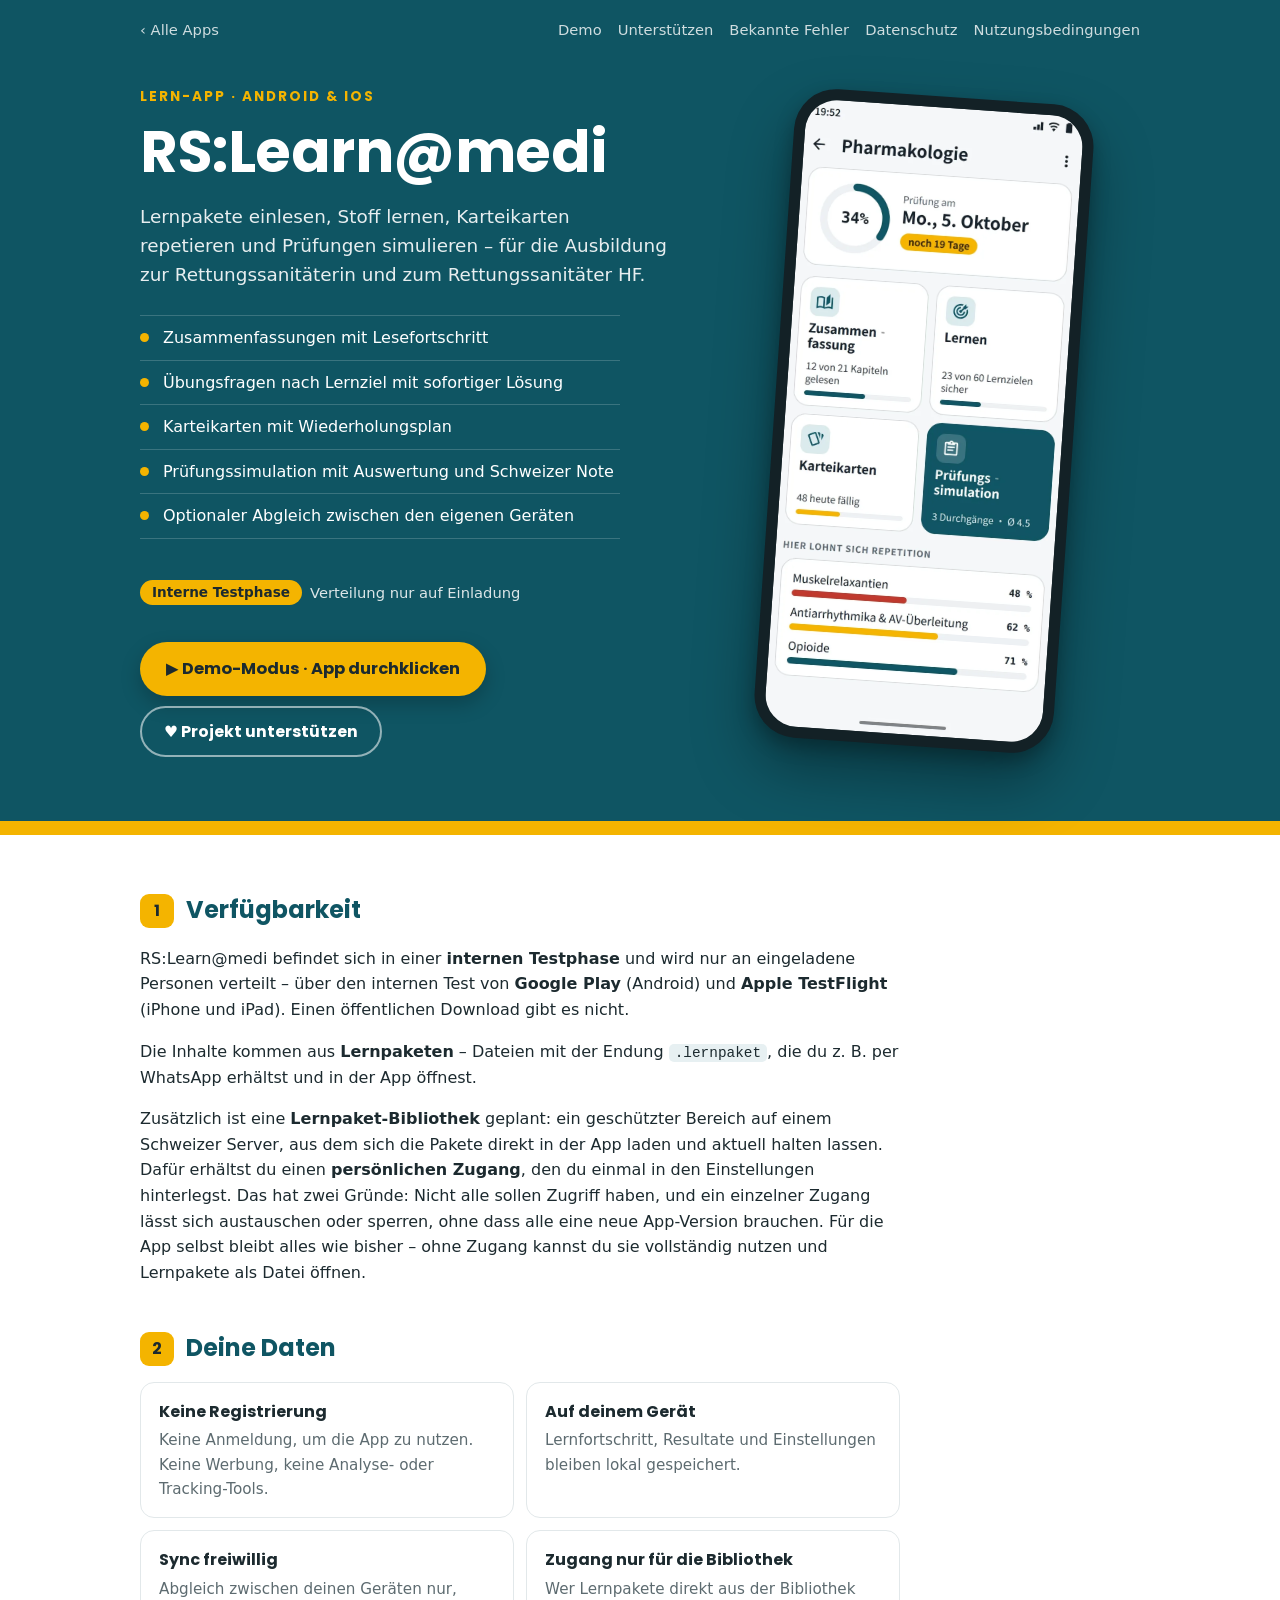
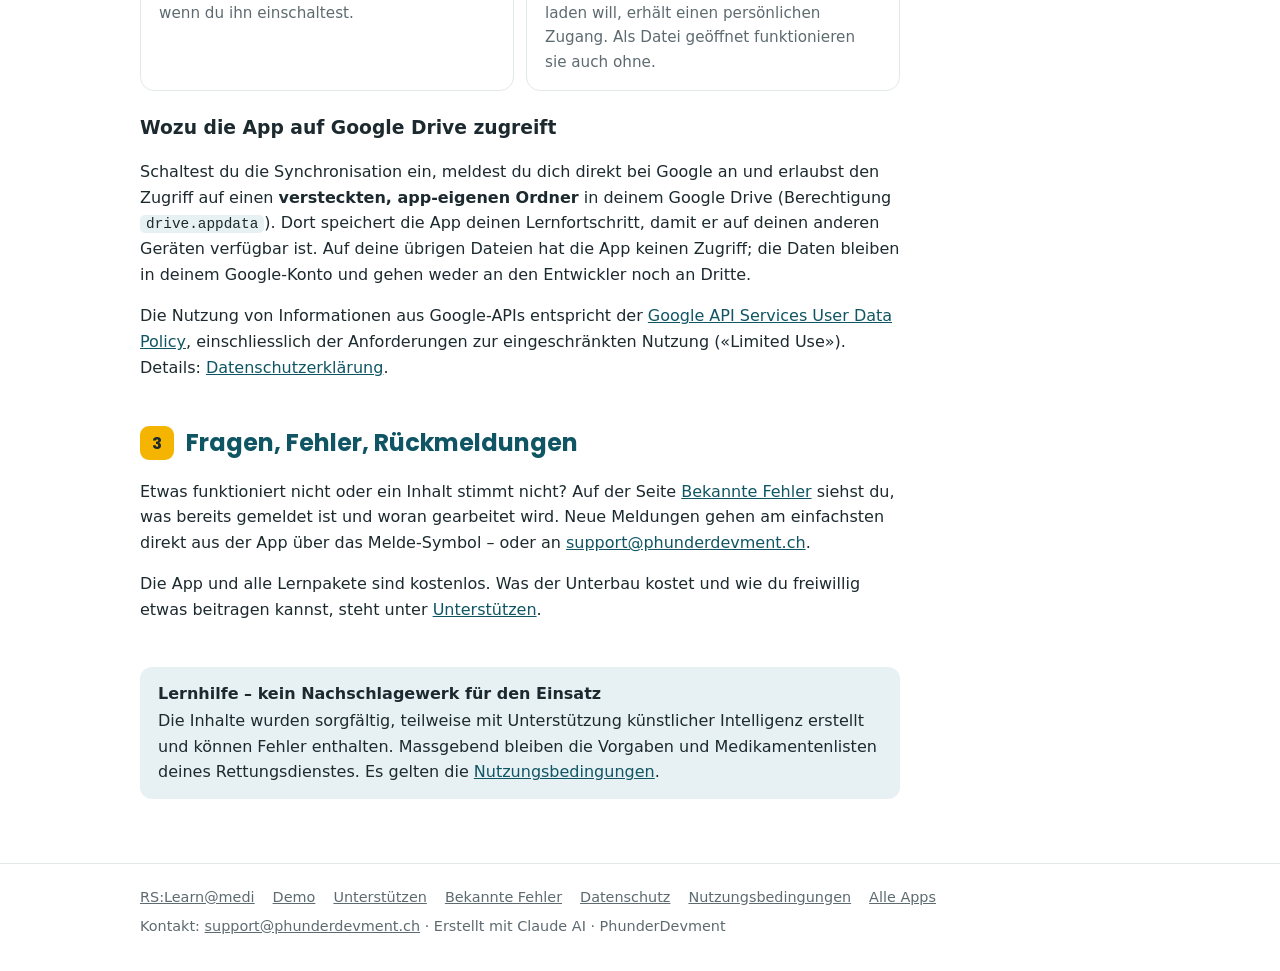
==== rslearn/index.html @ 41bfd672 "Add files via upload" ====
<!doctype html>
<html lang="de-CH">
<head>
<meta charset="utf-8">
<meta name="viewport" content="width=device-width, initial-scale=1">
<title>RS:Learn@medi – Lern-App zur Prüfungsvorbereitung</title>
<meta name="description" content="RS:Learn@medi: Lern-App für Android und iOS zur Prüfungsvorbereitung in der Rettungssanitäter-Ausbildung. Interne Testphase.">
<link rel="stylesheet" href="rslearn.css">
<style>
  .cta-reihe{display:flex;flex-wrap:wrap;gap:10px;margin:22px 0 0}
  .btn-zweit{display:inline-flex;align-items:center;gap:9px;border-radius:999px;
    padding:11px 22px;font-family:var(--head-font);font-weight:700;font-size:.98rem;
    text-decoration:none;color:#fff;border:2px solid rgba(255,255,255,.55);background:transparent}
  .btn-zweit:hover{border-color:#fff;background:rgba(255,255,255,.1)}
  .kontakt-zeile{margin-top:10px}
  main .cards{grid-template-columns:repeat(auto-fit,minmax(320px,1fr))}
</style>
</head>
<body>
<header class="hero">
<div class="wrap hero-nav">
<a href="../">‹ Alle Apps</a>
<nav><a href="demo.html">Demo</a><a href="unterstuetzen.html">Unterstützen</a><a href="bekannte-fehler.html">Bekannte Fehler</a><a href="datenschutz.html">Datenschutz</a><a href="nutzungsbedingungen.html">Nutzungsbedingungen</a></nav>
</div>
<div class="wrap hero-grid">
<div>
<p class="eyebrow">Lern-App · Android &amp; iOS</p>
<h1>RS:Learn@medi</h1>
<p class="lead">Lernpakete einlesen, Stoff lernen, Karteikarten repetieren und Prüfungen simulieren – für die Ausbildung zur Rettungssanitäterin und zum Rettungssanitäter HF.</p>
<ul class="checks">
<li>Zusammenfassungen mit Lesefortschritt</li>
<li>Übungsfragen nach Lernziel mit sofortiger Lösung</li>
<li>Karteikarten mit Wiederholungsplan</li>
<li>Prüfungssimulation mit Auswertung und Schweizer Note</li>
<li>Optionaler Abgleich zwischen den eigenen Geräten</li>
</ul>
<p class="status"><span class="pill">Interne Testphase</span> Verteilung nur auf Einladung</p>
<p class="demo-cta cta-reihe"><a class="btn-demo" href="demo.html">▶ Demo-Modus · App durchklicken</a><a class="btn-zweit" href="unterstuetzen.html">♥ Projekt unterstützen</a></p>
</div>
<div class="phone-wrap"><div class="phone"><img src="img/app-uebersicht.webp" width="720" height="1560" alt="Screenshot der App: Übersicht einer Prüfungsvorbereitung mit Fortschritt, Zusammenfassung, Lernen, Karteikarten und Prüfungssimulation"></div></div>
</div>
</header>
<main><div class="wrap"><div class="content">
<section>
  <h2 class="section-title"><span class="num">1</span>Verfügbarkeit</h2>
  <p>RS:Learn@medi befindet sich in einer <strong>internen Testphase</strong> und wird nur an eingeladene Personen verteilt – über den internen Test von <strong>Google Play</strong> (Android) und <strong>Apple TestFlight</strong> (iPhone und iPad). Einen öffentlichen Download gibt es nicht.</p>
  <p>Die Inhalte kommen aus <strong>Lernpaketen</strong> – Dateien mit der Endung <code>.lernpaket</code>, die du z.&nbsp;B. per WhatsApp erhältst und in der App öffnest.</p>
  <p>Zusätzlich ist eine <strong>Lernpaket-Bibliothek</strong> geplant: ein geschützter Bereich auf einem Schweizer Server, aus dem sich die Pakete direkt in der App laden und aktuell halten lassen. Dafür erhältst du einen <strong>persönlichen Zugang</strong>, den du einmal in den Einstellungen hinterlegst. Das hat zwei Gründe: Nicht alle sollen Zugriff haben, und ein einzelner Zugang lässt sich austauschen oder sperren, ohne dass alle eine neue App-Version brauchen. Für die App selbst bleibt alles wie bisher – ohne Zugang kannst du sie vollständig nutzen und Lernpakete als Datei öffnen.</p>
</section>

<section>
  <h2 class="section-title"><span class="num">2</span>Deine Daten</h2>
  <div class="cards">
    <div class="card"><h3>Keine Registrierung</h3><p>Keine Anmeldung, um die App zu nutzen. Keine Werbung, keine Analyse- oder Tracking-Tools.</p></div>
    <div class="card"><h3>Auf deinem Gerät</h3><p>Lernfortschritt, Resultate und Einstellungen bleiben lokal gespeichert.</p></div>
    <div class="card"><h3>Sync freiwillig</h3><p>Abgleich zwischen deinen Geräten nur, wenn du ihn einschaltest.</p></div>
    <div class="card"><h3>Zugang nur für die Bibliothek</h3><p>Wer Lernpakete direkt aus der Bibliothek laden will, erhält einen persönlichen Zugang. Als Datei geöffnet funktionieren sie auch ohne.</p></div>
  </div>
  <h3 style="margin:22px 0 4px">Wozu die App auf Google Drive zugreift</h3>
  <p>Schaltest du die Synchronisation ein, meldest du dich direkt bei Google an und erlaubst den Zugriff auf einen <strong>versteckten, app-eigenen Ordner</strong> in deinem Google Drive (Berechtigung <code>drive.appdata</code>). Dort speichert die App deinen Lernfortschritt, damit er auf deinen anderen Geräten verfügbar ist. Auf deine übrigen Dateien hat die App keinen Zugriff; die Daten bleiben in deinem Google-Konto und gehen weder an den Entwickler noch an Dritte.</p>
  <p>Die Nutzung von Informationen aus Google-APIs entspricht der <a href="https://developers.google.com/terms/api-services-user-data-policy">Google API Services User Data Policy</a>, einschliesslich der Anforderungen zur eingeschränkten Nutzung («Limited Use»). Details: <a href="datenschutz.html">Datenschutzerklärung</a>.</p>
</section>

<section>
  <h2 class="section-title"><span class="num">3</span>Fragen, Fehler, Rückmeldungen</h2>
  <p>Etwas funktioniert nicht oder ein Inhalt stimmt nicht? Auf der Seite <a href="bekannte-fehler.html">Bekannte Fehler</a> siehst du, was bereits gemeldet ist und woran gearbeitet wird. Neue Meldungen gehen am einfachsten direkt aus der App über das Melde-Symbol – oder an <a href="mailto:support@phunderdevment.ch">support@phunderdevment.ch</a>.</p>
  <p class="kontakt-zeile">Die App und alle Lernpakete sind kostenlos. Was der Unterbau kostet und wie du freiwillig etwas beitragen kannst, steht unter <a href="unterstuetzen.html">Unterstützen</a>.</p>
</section>

<section>
  <div class="note"><strong>Lernhilfe – kein Nachschlagewerk für den Einsatz</strong>Die Inhalte wurden sorgfältig, teilweise mit Unterstützung künstlicher Intelligenz erstellt und können Fehler enthalten. Massgebend bleiben die Vorgaben und Medikamentenlisten deines Rettungsdienstes. Es gelten die <a href="nutzungsbedingungen.html">Nutzungsbedingungen</a>.</div>
</section>

</div></div></main>
<footer><div class="wrap">
<div class="links"><a href="./">RS:Learn@medi</a><a href="demo.html">Demo</a><a href="unterstuetzen.html">Unterstützen</a><a href="bekannte-fehler.html">Bekannte Fehler</a><a href="datenschutz.html">Datenschutz</a><a href="nutzungsbedingungen.html">Nutzungsbedingungen</a><a href="../">Alle Apps</a></div>
<div>Kontakt: <a href="mailto:support@phunderdevment.ch">support@phunderdevment.ch</a> · Erstellt mit Claude AI · PhunderDevment</div>
</div></footer>
</body>
</html>
---- rslearn/rslearn.css ----
@font-face{font-family:"Poppins";font-weight:700;font-style:normal;font-display:swap;src:url("fonts/poppins-700.woff") format("woff")}
@font-face{font-family:"Poppins";font-weight:500;font-style:normal;font-display:swap;src:url("fonts/poppins-500.woff") format("woff")}
:root{--petrol:#0f5563;--petrol-dark:#0b4450;--yellow:#f4b400;--bg:#ffffff;--text:#1c2a2f;--muted:#5d6b70;--line:#e2e8ea;--soft:#e7f0f2;--card:#ffffff;--head-font:"Poppins",system-ui,sans-serif}
@media (prefers-color-scheme: dark){:root{--bg:#0f1719;--text:#e5eef0;--muted:#9fb0b5;--line:#243438;--soft:#16272b;--card:#132024}}
*{box-sizing:border-box}
html{-webkit-text-size-adjust:100%}
body{margin:0;background:var(--bg);color:var(--text);font:16px/1.6 system-ui,-apple-system,"Segoe UI",Roboto,sans-serif}
.wrap{max-width:1040px;margin:0 auto;padding:0 20px}
a{color:var(--petrol)}
@media (prefers-color-scheme: dark){a{color:#7cc3d1}}

/* Kopfbereich */
.hero{background:var(--petrol);color:#fff;position:relative;overflow:hidden}
.hero::after{content:"";display:block;height:14px;background:var(--yellow)}
.hero-nav{display:flex;justify-content:space-between;align-items:center;gap:10px;flex-wrap:wrap;padding-top:18px;padding-bottom:4px;font-size:.92rem}
.hero-nav a{color:#fff;opacity:.8;text-decoration:none}
.hero-nav a:hover{opacity:1;text-decoration:underline}
.hero-nav nav{display:flex;gap:16px;flex-wrap:wrap}
.hero-grid{display:grid;grid-template-columns:1.1fr .9fr;gap:40px;align-items:center;padding-top:40px;padding-bottom:64px}
.eyebrow{font-family:var(--head-font);font-weight:700;color:var(--yellow);letter-spacing:2px;font-size:.85rem;margin:0 0 14px;text-transform:uppercase}
.hero h1{font-family:var(--head-font);font-weight:700;font-size:clamp(2.3rem,5.5vw,3.6rem);line-height:1.08;margin:0 0 20px;letter-spacing:-.5px}
.hero .lead{font-size:1.15rem;line-height:1.55;color:rgba(255,255,255,.9);margin:0 0 26px;max-width:32em}
.checks{list-style:none;padding:0;margin:0 0 26px;max-width:30em}
.checks li{display:flex;gap:14px;align-items:baseline;padding:9px 0;border-top:1px solid rgba(255,255,255,.18)}
.checks li:last-child{border-bottom:1px solid rgba(255,255,255,.18)}
.checks li::before{content:"";flex:0 0 9px;height:9px;border-radius:50%;background:var(--yellow);transform:translateY(-1px)}
.status{display:inline-flex;align-items:center;gap:8px;font-size:.92rem;color:rgba(255,255,255,.85)}
.status{flex-wrap:wrap}
.pill{white-space:nowrap;background:var(--yellow);color:#1c2a2f;font-weight:700;border-radius:999px;padding:2px 12px;font-size:.85rem}

/* Smartphone */
.phone-wrap{display:flex;justify-content:center}
.phone{width:min(300px,100%);aspect-ratio:900/1950;border-radius:42px;background:#132126;padding:11px;transform:rotate(4deg);box-shadow:0 30px 60px rgba(0,0,0,.35),0 8px 18px rgba(0,0,0,.25)}
.phone img{display:block;width:100%;height:100%;object-fit:cover;border-radius:32px}

/* Inhalt */
main{padding:56px 0 64px}
.content{max-width:760px}
.section-title{font-family:var(--head-font);font-weight:700;color:var(--petrol);font-size:1.5rem;margin:0 0 12px;display:flex;align-items:center;gap:12px}
@media (prefers-color-scheme: dark){.section-title{color:#7cc3d1}}
.num{flex:0 0 34px;height:34px;border-radius:9px;background:var(--yellow);color:#1c2a2f;display:grid;place-items:center;font-size:1rem}
section+section{margin-top:44px}
.cards{display:grid;grid-template-columns:repeat(auto-fit,minmax(210px,1fr));gap:12px;margin-top:14px}
.card{background:var(--card);border:1px solid var(--line);border-radius:14px;padding:16px 18px}
.card h3{font-family:var(--head-font);font-weight:700;font-size:1rem;margin:0 0 4px;color:var(--text)}
.card p{margin:0;color:var(--muted);font-size:.95rem}
.note{background:var(--soft);border-radius:12px;padding:14px 18px;margin-top:14px}
.note strong{display:block;margin-bottom:2px}
code{background:var(--soft);padding:1px 6px;border-radius:5px;font-size:.9em}

/* Rechtliche Seiten */
.bar{background:var(--petrol);color:#fff;border-bottom:6px solid var(--yellow)}
.bar .wrap{display:flex;justify-content:space-between;align-items:center;gap:10px;flex-wrap:wrap;padding-top:16px;padding-bottom:16px;max-width:820px}
.bar .mark{font-family:var(--head-font);font-weight:700;letter-spacing:2px;color:var(--yellow);text-decoration:none;font-size:.9rem}
.bar nav{display:flex;gap:16px;flex-wrap:wrap}
.bar nav a{color:#fff;opacity:.85;text-decoration:none;font-size:.92rem}
.bar nav a:hover,.bar nav a[aria-current]{opacity:1;text-decoration:underline}
.legal{max-width:820px}
.legal h1{font-family:var(--head-font);font-weight:700;color:var(--petrol);font-size:clamp(1.8rem,4vw,2.4rem);line-height:1.15;margin:0 0 6px}
.legal h2{font-family:var(--head-font);font-weight:700;color:var(--petrol);font-size:1.15rem;margin:32px 0 8px}
@media (prefers-color-scheme: dark){.legal h1,.legal h2{color:#7cc3d1}}
.legal h3{font-size:1rem;margin:20px 0 4px}
.legal .muted,.muted{color:var(--muted)}
.legal .crumb{display:none}
.legal ul{padding-left:1.2em}

footer{border-top:1px solid var(--line);padding:22px 0 34px;color:var(--muted);font-size:.9rem}
footer .links{display:flex;gap:6px 18px;flex-wrap:wrap;margin-bottom:6px}
footer a{color:var(--muted)}

@media (max-width:760px){
  .hero-grid{grid-template-columns:1fr;gap:36px;padding-top:28px;padding-bottom:48px}
  .phone{width:220px;border-radius:32px;padding:8px;transform:rotate(3deg)}
  .phone img{border-radius:25px}
  main{padding:40px 0 48px}
}
body{min-height:100vh;display:flex;flex-direction:column}main{flex:1}
.demo-cta{margin:22px 0 0}
.btn-demo{display:inline-flex;align-items:center;gap:10px;background:var(--yellow);color:#1c2a2f;
  font-family:var(--head-font);font-weight:700;text-decoration:none;border-radius:999px;
  padding:14px 26px;font-size:1.02rem;box-shadow:0 8px 20px rgba(0,0,0,.22);
  transition:transform .12s,box-shadow .12s}
.btn-demo:hover{transform:translateY(-2px);box-shadow:0 12px 26px rgba(0,0,0,.28)}
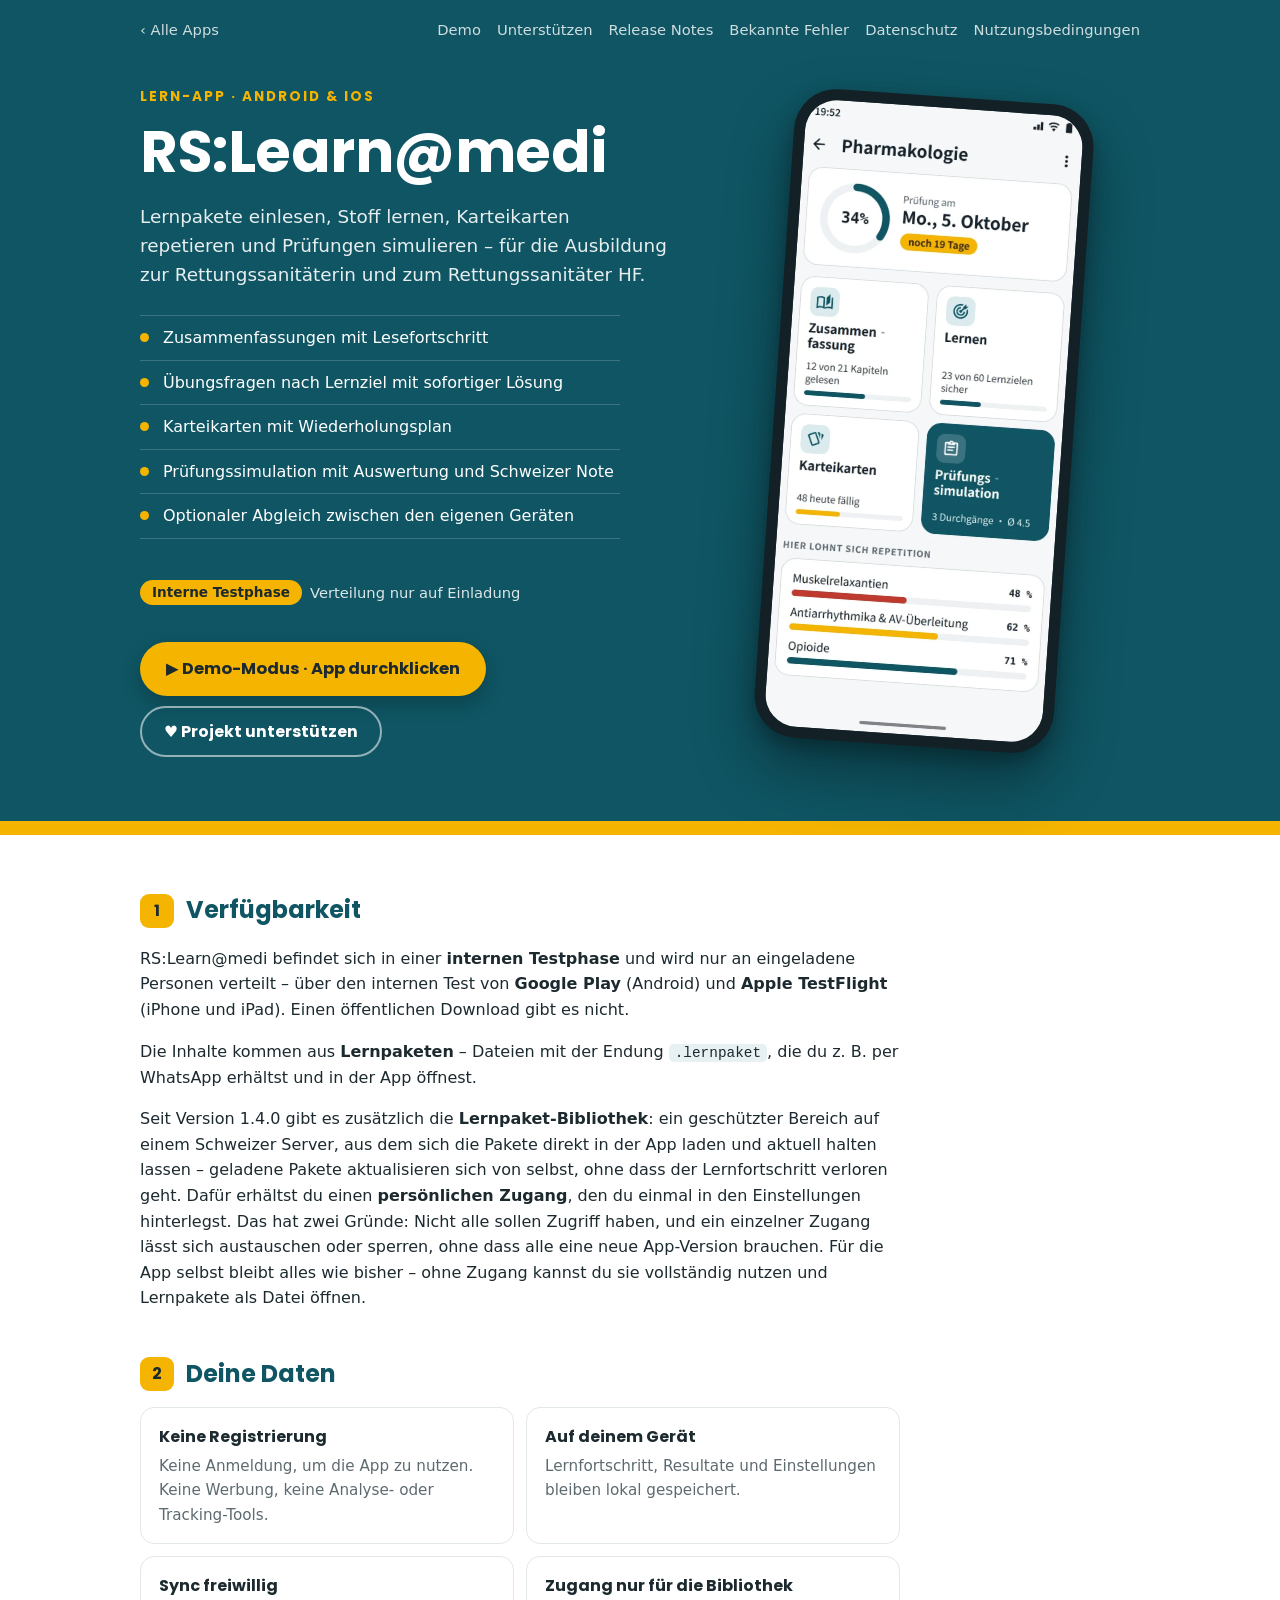
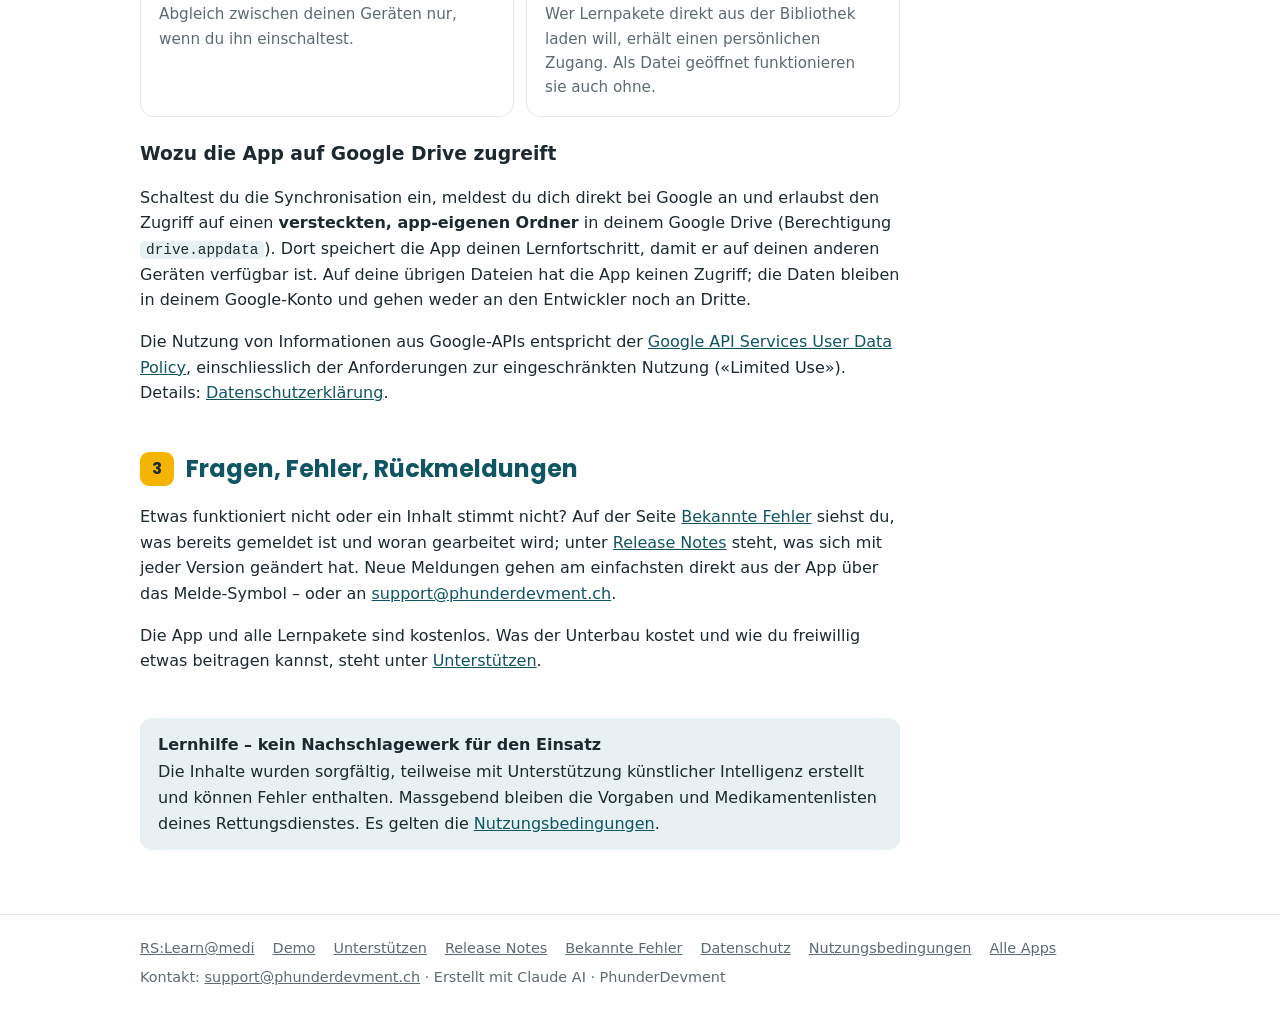
==== commit 6c43e0a6: "Add files via upload" ====
--- a/rslearn/index.html
+++ b/rslearn/index.html
@@ -20,7 +20,7 @@
 <header class="hero">
 <div class="wrap hero-nav">
 <a href="../">‹ Alle Apps</a>
-<nav><a href="demo.html">Demo</a><a href="unterstuetzen.html">Unterstützen</a><a href="bekannte-fehler.html">Bekannte Fehler</a><a href="datenschutz.html">Datenschutz</a><a href="nutzungsbedingungen.html">Nutzungsbedingungen</a></nav>
+<nav><a href="demo.html">Demo</a><a href="unterstuetzen.html">Unterstützen</a><a href="releasenotes.html">Release Notes</a><a href="bekannte-fehler.html">Bekannte Fehler</a><a href="datenschutz.html">Datenschutz</a><a href="nutzungsbedingungen.html">Nutzungsbedingungen</a></nav>
 </div>
 <div class="wrap hero-grid">
 <div>
@@ -45,7 +45,7 @@
   <h2 class="section-title"><span class="num">1</span>Verfügbarkeit</h2>
   <p>RS:Learn@medi befindet sich in einer <strong>internen Testphase</strong> und wird nur an eingeladene Personen verteilt – über den internen Test von <strong>Google Play</strong> (Android) und <strong>Apple TestFlight</strong> (iPhone und iPad). Einen öffentlichen Download gibt es nicht.</p>
   <p>Die Inhalte kommen aus <strong>Lernpaketen</strong> – Dateien mit der Endung <code>.lernpaket</code>, die du z.&nbsp;B. per WhatsApp erhältst und in der App öffnest.</p>
-  <p>Zusätzlich ist eine <strong>Lernpaket-Bibliothek</strong> geplant: ein geschützter Bereich auf einem Schweizer Server, aus dem sich die Pakete direkt in der App laden und aktuell halten lassen. Dafür erhältst du einen <strong>persönlichen Zugang</strong>, den du einmal in den Einstellungen hinterlegst. Das hat zwei Gründe: Nicht alle sollen Zugriff haben, und ein einzelner Zugang lässt sich austauschen oder sperren, ohne dass alle eine neue App-Version brauchen. Für die App selbst bleibt alles wie bisher – ohne Zugang kannst du sie vollständig nutzen und Lernpakete als Datei öffnen.</p>
+  <p>Seit Version 1.4.0 gibt es zusätzlich die <strong>Lernpaket-Bibliothek</strong>: ein geschützter Bereich auf einem Schweizer Server, aus dem sich die Pakete direkt in der App laden und aktuell halten lassen – geladene Pakete aktualisieren sich von selbst, ohne dass der Lernfortschritt verloren geht. Dafür erhältst du einen <strong>persönlichen Zugang</strong>, den du einmal in den Einstellungen hinterlegst. Das hat zwei Gründe: Nicht alle sollen Zugriff haben, und ein einzelner Zugang lässt sich austauschen oder sperren, ohne dass alle eine neue App-Version brauchen. Für die App selbst bleibt alles wie bisher – ohne Zugang kannst du sie vollständig nutzen und Lernpakete als Datei öffnen.</p>
 </section>
 
 <section>
@@ -63,7 +63,7 @@
 
 <section>
   <h2 class="section-title"><span class="num">3</span>Fragen, Fehler, Rückmeldungen</h2>
-  <p>Etwas funktioniert nicht oder ein Inhalt stimmt nicht? Auf der Seite <a href="bekannte-fehler.html">Bekannte Fehler</a> siehst du, was bereits gemeldet ist und woran gearbeitet wird. Neue Meldungen gehen am einfachsten direkt aus der App über das Melde-Symbol – oder an <a href="mailto:support@phunderdevment.ch">support@phunderdevment.ch</a>.</p>
+  <p>Etwas funktioniert nicht oder ein Inhalt stimmt nicht? Auf der Seite <a href="bekannte-fehler.html">Bekannte Fehler</a> siehst du, was bereits gemeldet ist und woran gearbeitet wird; unter <a href="releasenotes.html">Release Notes</a> steht, was sich mit jeder Version geändert hat. Neue Meldungen gehen am einfachsten direkt aus der App über das Melde-Symbol – oder an <a href="mailto:support@phunderdevment.ch">support@phunderdevment.ch</a>.</p>
   <p class="kontakt-zeile">Die App und alle Lernpakete sind kostenlos. Was der Unterbau kostet und wie du freiwillig etwas beitragen kannst, steht unter <a href="unterstuetzen.html">Unterstützen</a>.</p>
 </section>
 
@@ -73,7 +73,7 @@
 
 </div></div></main>
 <footer><div class="wrap">
-<div class="links"><a href="./">RS:Learn@medi</a><a href="demo.html">Demo</a><a href="unterstuetzen.html">Unterstützen</a><a href="bekannte-fehler.html">Bekannte Fehler</a><a href="datenschutz.html">Datenschutz</a><a href="nutzungsbedingungen.html">Nutzungsbedingungen</a><a href="../">Alle Apps</a></div>
+<div class="links"><a href="./">RS:Learn@medi</a><a href="demo.html">Demo</a><a href="unterstuetzen.html">Unterstützen</a><a href="releasenotes.html">Release Notes</a><a href="bekannte-fehler.html">Bekannte Fehler</a><a href="datenschutz.html">Datenschutz</a><a href="nutzungsbedingungen.html">Nutzungsbedingungen</a><a href="../">Alle Apps</a></div>
 <div>Kontakt: <a href="mailto:support@phunderdevment.ch">support@phunderdevment.ch</a> · Erstellt mit Claude AI · PhunderDevment</div>
 </div></footer>
 </body>
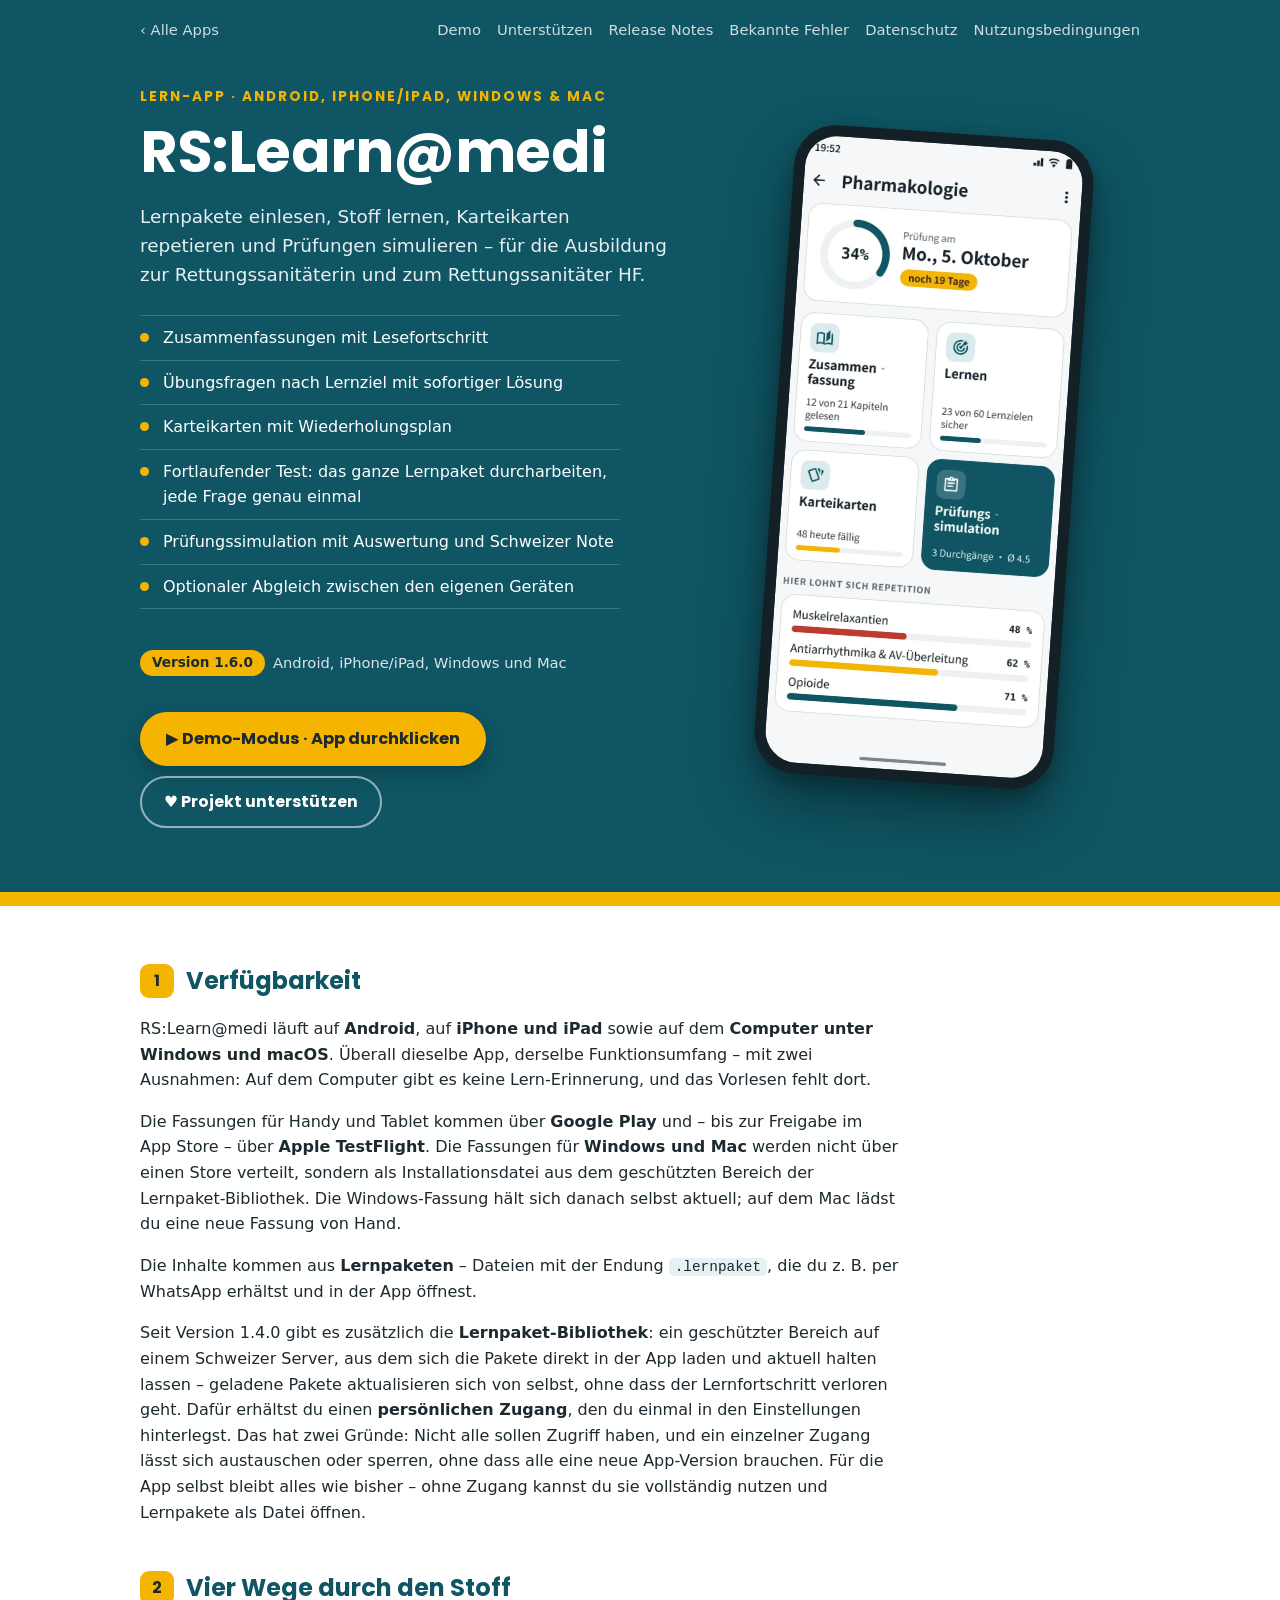
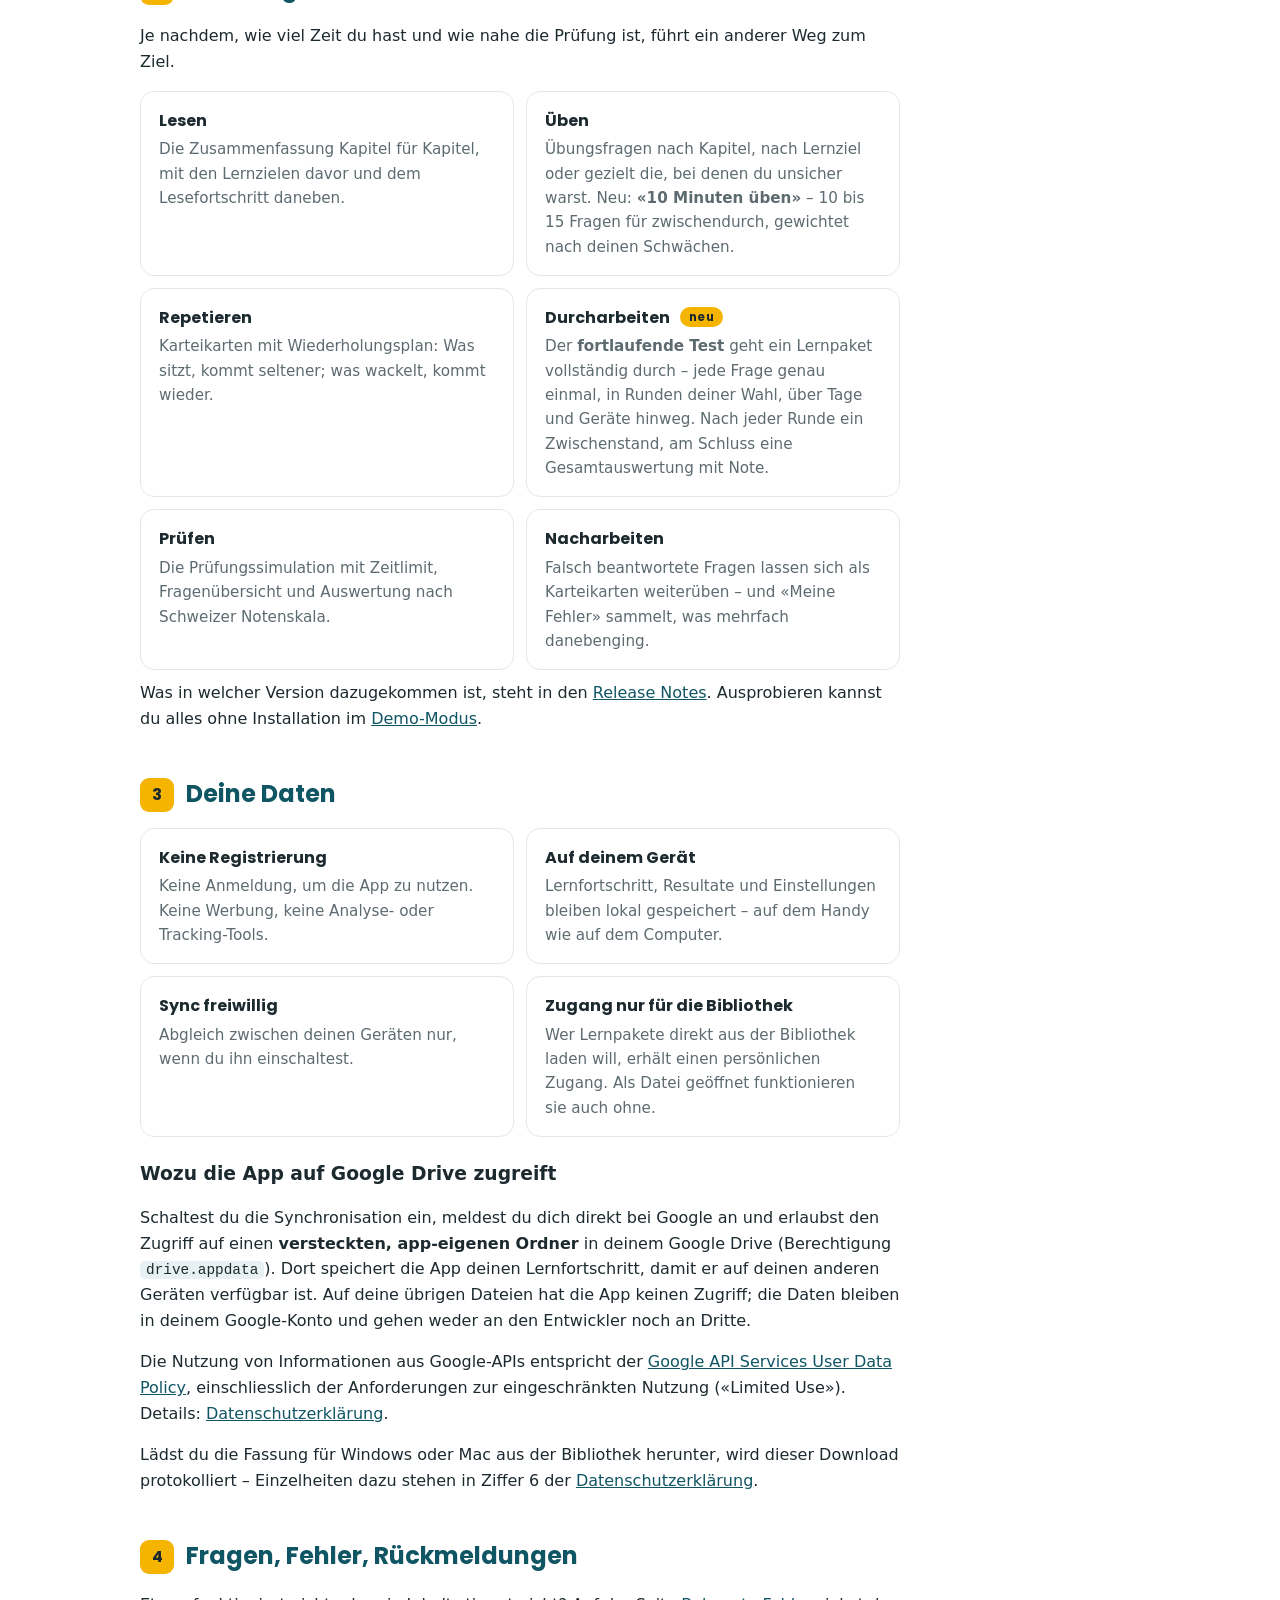
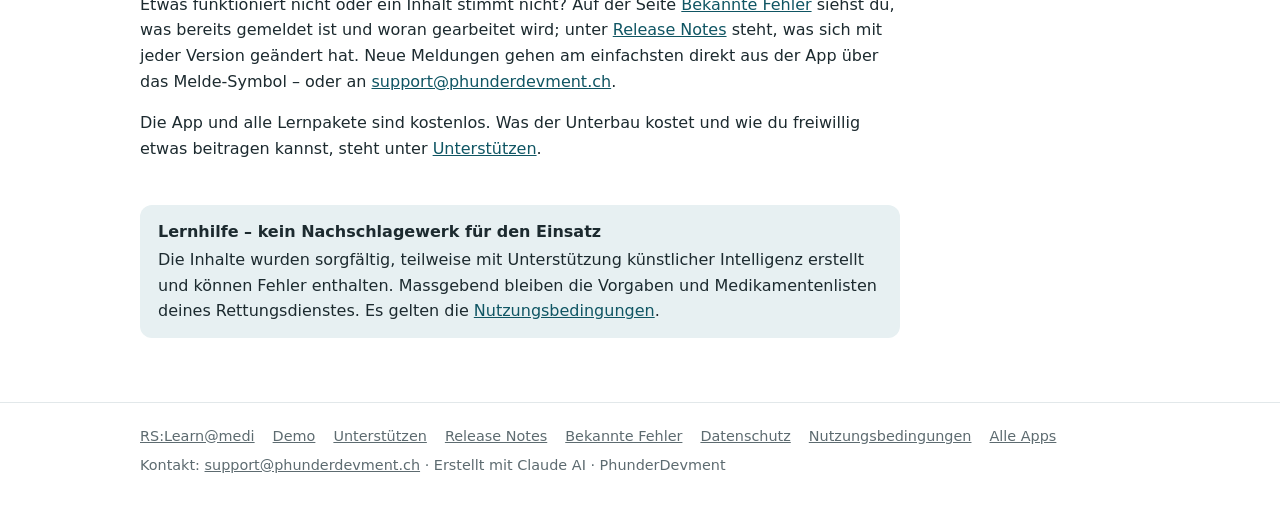
==== commit 4438a662: "Add files via upload" ====
--- a/rslearn/index.html
+++ b/rslearn/index.html
@@ -4,7 +4,7 @@
 <meta charset="utf-8">
 <meta name="viewport" content="width=device-width, initial-scale=1">
 <title>RS:Learn@medi – Lern-App zur Prüfungsvorbereitung</title>
-<meta name="description" content="RS:Learn@medi: Lern-App für Android und iOS zur Prüfungsvorbereitung in der Rettungssanitäter-Ausbildung. Interne Testphase.">
+<meta name="description" content="RS:Learn@medi: Lern-App für Android, iPhone/iPad, Windows und Mac zur Prüfungsvorbereitung in der Rettungssanitäter-Ausbildung.">
 <link rel="stylesheet" href="rslearn.css">
 <style>
   .cta-reihe{display:flex;flex-wrap:wrap;gap:10px;margin:22px 0 0}
@@ -14,6 +14,8 @@
   .btn-zweit:hover{border-color:#fff;background:rgba(255,255,255,.1)}
   .kontakt-zeile{margin-top:10px}
   main .cards{grid-template-columns:repeat(auto-fit,minmax(320px,1fr))}
+  .neu{display:inline-block;background:var(--yellow,#f4b400);color:#1c2a2f;font-weight:700;
+    border-radius:999px;padding:1px 9px;font-size:.72rem;letter-spacing:.04em;margin-left:7px;vertical-align:2px}
 </style>
 </head>
 <body>
@@ -24,17 +26,18 @@
 </div>
 <div class="wrap hero-grid">
 <div>
-<p class="eyebrow">Lern-App · Android &amp; iOS</p>
+<p class="eyebrow">Lern-App · Android, iPhone/iPad, Windows &amp; Mac</p>
 <h1>RS:Learn@medi</h1>
 <p class="lead">Lernpakete einlesen, Stoff lernen, Karteikarten repetieren und Prüfungen simulieren – für die Ausbildung zur Rettungssanitäterin und zum Rettungssanitäter HF.</p>
 <ul class="checks">
 <li>Zusammenfassungen mit Lesefortschritt</li>
 <li>Übungsfragen nach Lernziel mit sofortiger Lösung</li>
 <li>Karteikarten mit Wiederholungsplan</li>
+<li>Fortlaufender Test: das ganze Lernpaket durcharbeiten, jede Frage genau einmal</li>
 <li>Prüfungssimulation mit Auswertung und Schweizer Note</li>
 <li>Optionaler Abgleich zwischen den eigenen Geräten</li>
 </ul>
-<p class="status"><span class="pill">Interne Testphase</span> Verteilung nur auf Einladung</p>
+<p class="status"><span class="pill">Version 1.6.0</span> Android, iPhone/iPad, Windows und Mac</p>
 <p class="demo-cta cta-reihe"><a class="btn-demo" href="demo.html">▶ Demo-Modus · App durchklicken</a><a class="btn-zweit" href="unterstuetzen.html">♥ Projekt unterstützen</a></p>
 </div>
 <div class="phone-wrap"><div class="phone"><img src="img/app-uebersicht.webp" width="720" height="1560" alt="Screenshot der App: Übersicht einer Prüfungsvorbereitung mit Fortschritt, Zusammenfassung, Lernen, Karteikarten und Prüfungssimulation"></div></div>
@@ -43,26 +46,42 @@
 <main><div class="wrap"><div class="content">
 <section>
   <h2 class="section-title"><span class="num">1</span>Verfügbarkeit</h2>
-  <p>RS:Learn@medi befindet sich in einer <strong>internen Testphase</strong> und wird nur an eingeladene Personen verteilt – über den internen Test von <strong>Google Play</strong> (Android) und <strong>Apple TestFlight</strong> (iPhone und iPad). Einen öffentlichen Download gibt es nicht.</p>
+  <p>RS:Learn@medi läuft auf <strong>Android</strong>, auf <strong>iPhone und iPad</strong> sowie auf dem <strong>Computer unter Windows und macOS</strong>. Überall dieselbe App, derselbe Funktionsumfang – mit zwei Ausnahmen: Auf dem Computer gibt es keine Lern-Erinnerung, und das Vorlesen fehlt dort.</p>
+  <p>Die Fassungen für Handy und Tablet kommen über <strong>Google Play</strong> und – bis zur Freigabe im App&nbsp;Store – über <strong>Apple TestFlight</strong>. Die Fassungen für <strong>Windows und Mac</strong> werden nicht über einen Store verteilt, sondern als Installationsdatei aus dem geschützten Bereich der Lernpaket-Bibliothek. Die Windows-Fassung hält sich danach selbst aktuell; auf dem Mac lädst du eine neue Fassung von Hand.</p>
   <p>Die Inhalte kommen aus <strong>Lernpaketen</strong> – Dateien mit der Endung <code>.lernpaket</code>, die du z.&nbsp;B. per WhatsApp erhältst und in der App öffnest.</p>
   <p>Seit Version 1.4.0 gibt es zusätzlich die <strong>Lernpaket-Bibliothek</strong>: ein geschützter Bereich auf einem Schweizer Server, aus dem sich die Pakete direkt in der App laden und aktuell halten lassen – geladene Pakete aktualisieren sich von selbst, ohne dass der Lernfortschritt verloren geht. Dafür erhältst du einen <strong>persönlichen Zugang</strong>, den du einmal in den Einstellungen hinterlegst. Das hat zwei Gründe: Nicht alle sollen Zugriff haben, und ein einzelner Zugang lässt sich austauschen oder sperren, ohne dass alle eine neue App-Version brauchen. Für die App selbst bleibt alles wie bisher – ohne Zugang kannst du sie vollständig nutzen und Lernpakete als Datei öffnen.</p>
 </section>
 
 <section>
-  <h2 class="section-title"><span class="num">2</span>Deine Daten</h2>
+  <h2 class="section-title"><span class="num">2</span>Vier Wege durch den Stoff</h2>
+  <p>Je nachdem, wie viel Zeit du hast und wie nahe die Prüfung ist, führt ein anderer Weg zum Ziel.</p>
+  <div class="cards">
+    <div class="card"><h3>Lesen</h3><p>Die Zusammenfassung Kapitel für Kapitel, mit den Lernzielen davor und dem Lesefortschritt daneben.</p></div>
+    <div class="card"><h3>Üben</h3><p>Übungsfragen nach Kapitel, nach Lernziel oder gezielt die, bei denen du unsicher warst. Neu: <strong>«10 Minuten üben»</strong> – 10 bis 15 Fragen für zwischendurch, gewichtet nach deinen Schwächen.</p></div>
+    <div class="card"><h3>Repetieren</h3><p>Karteikarten mit Wiederholungsplan: Was sitzt, kommt seltener; was wackelt, kommt wieder.</p></div>
+    <div class="card"><h3>Durcharbeiten <span class="neu">neu</span></h3><p>Der <strong>fortlaufende Test</strong> geht ein Lernpaket vollständig durch – jede Frage genau einmal, in Runden deiner Wahl, über Tage und Geräte hinweg. Nach jeder Runde ein Zwischenstand, am Schluss eine Gesamtauswertung mit Note.</p></div>
+    <div class="card"><h3>Prüfen</h3><p>Die Prüfungssimulation mit Zeitlimit, Fragenübersicht und Auswertung nach Schweizer Notenskala.</p></div>
+    <div class="card"><h3>Nacharbeiten</h3><p>Falsch beantwortete Fragen lassen sich als Karteikarten weiterüben – und «Meine Fehler» sammelt, was mehrfach danebenging.</p></div>
+  </div>
+  <p class="kontakt-zeile">Was in welcher Version dazugekommen ist, steht in den <a href="releasenotes.html">Release Notes</a>. Ausprobieren kannst du alles ohne Installation im <a href="demo.html">Demo-Modus</a>.</p>
+</section>
+
+<section>
+  <h2 class="section-title"><span class="num">3</span>Deine Daten</h2>
   <div class="cards">
     <div class="card"><h3>Keine Registrierung</h3><p>Keine Anmeldung, um die App zu nutzen. Keine Werbung, keine Analyse- oder Tracking-Tools.</p></div>
-    <div class="card"><h3>Auf deinem Gerät</h3><p>Lernfortschritt, Resultate und Einstellungen bleiben lokal gespeichert.</p></div>
+    <div class="card"><h3>Auf deinem Gerät</h3><p>Lernfortschritt, Resultate und Einstellungen bleiben lokal gespeichert – auf dem Handy wie auf dem Computer.</p></div>
     <div class="card"><h3>Sync freiwillig</h3><p>Abgleich zwischen deinen Geräten nur, wenn du ihn einschaltest.</p></div>
     <div class="card"><h3>Zugang nur für die Bibliothek</h3><p>Wer Lernpakete direkt aus der Bibliothek laden will, erhält einen persönlichen Zugang. Als Datei geöffnet funktionieren sie auch ohne.</p></div>
   </div>
   <h3 style="margin:22px 0 4px">Wozu die App auf Google Drive zugreift</h3>
   <p>Schaltest du die Synchronisation ein, meldest du dich direkt bei Google an und erlaubst den Zugriff auf einen <strong>versteckten, app-eigenen Ordner</strong> in deinem Google Drive (Berechtigung <code>drive.appdata</code>). Dort speichert die App deinen Lernfortschritt, damit er auf deinen anderen Geräten verfügbar ist. Auf deine übrigen Dateien hat die App keinen Zugriff; die Daten bleiben in deinem Google-Konto und gehen weder an den Entwickler noch an Dritte.</p>
   <p>Die Nutzung von Informationen aus Google-APIs entspricht der <a href="https://developers.google.com/terms/api-services-user-data-policy">Google API Services User Data Policy</a>, einschliesslich der Anforderungen zur eingeschränkten Nutzung («Limited Use»). Details: <a href="datenschutz.html">Datenschutzerklärung</a>.</p>
+  <p>Lädst du die Fassung für Windows oder Mac aus der Bibliothek herunter, wird dieser Download protokolliert – Einzelheiten dazu stehen in Ziffer 6 der <a href="datenschutz.html">Datenschutzerklärung</a>.</p>
 </section>
 
 <section>
-  <h2 class="section-title"><span class="num">3</span>Fragen, Fehler, Rückmeldungen</h2>
+  <h2 class="section-title"><span class="num">4</span>Fragen, Fehler, Rückmeldungen</h2>
   <p>Etwas funktioniert nicht oder ein Inhalt stimmt nicht? Auf der Seite <a href="bekannte-fehler.html">Bekannte Fehler</a> siehst du, was bereits gemeldet ist und woran gearbeitet wird; unter <a href="releasenotes.html">Release Notes</a> steht, was sich mit jeder Version geändert hat. Neue Meldungen gehen am einfachsten direkt aus der App über das Melde-Symbol – oder an <a href="mailto:support@phunderdevment.ch">support@phunderdevment.ch</a>.</p>
   <p class="kontakt-zeile">Die App und alle Lernpakete sind kostenlos. Was der Unterbau kostet und wie du freiwillig etwas beitragen kannst, steht unter <a href="unterstuetzen.html">Unterstützen</a>.</p>
 </section>
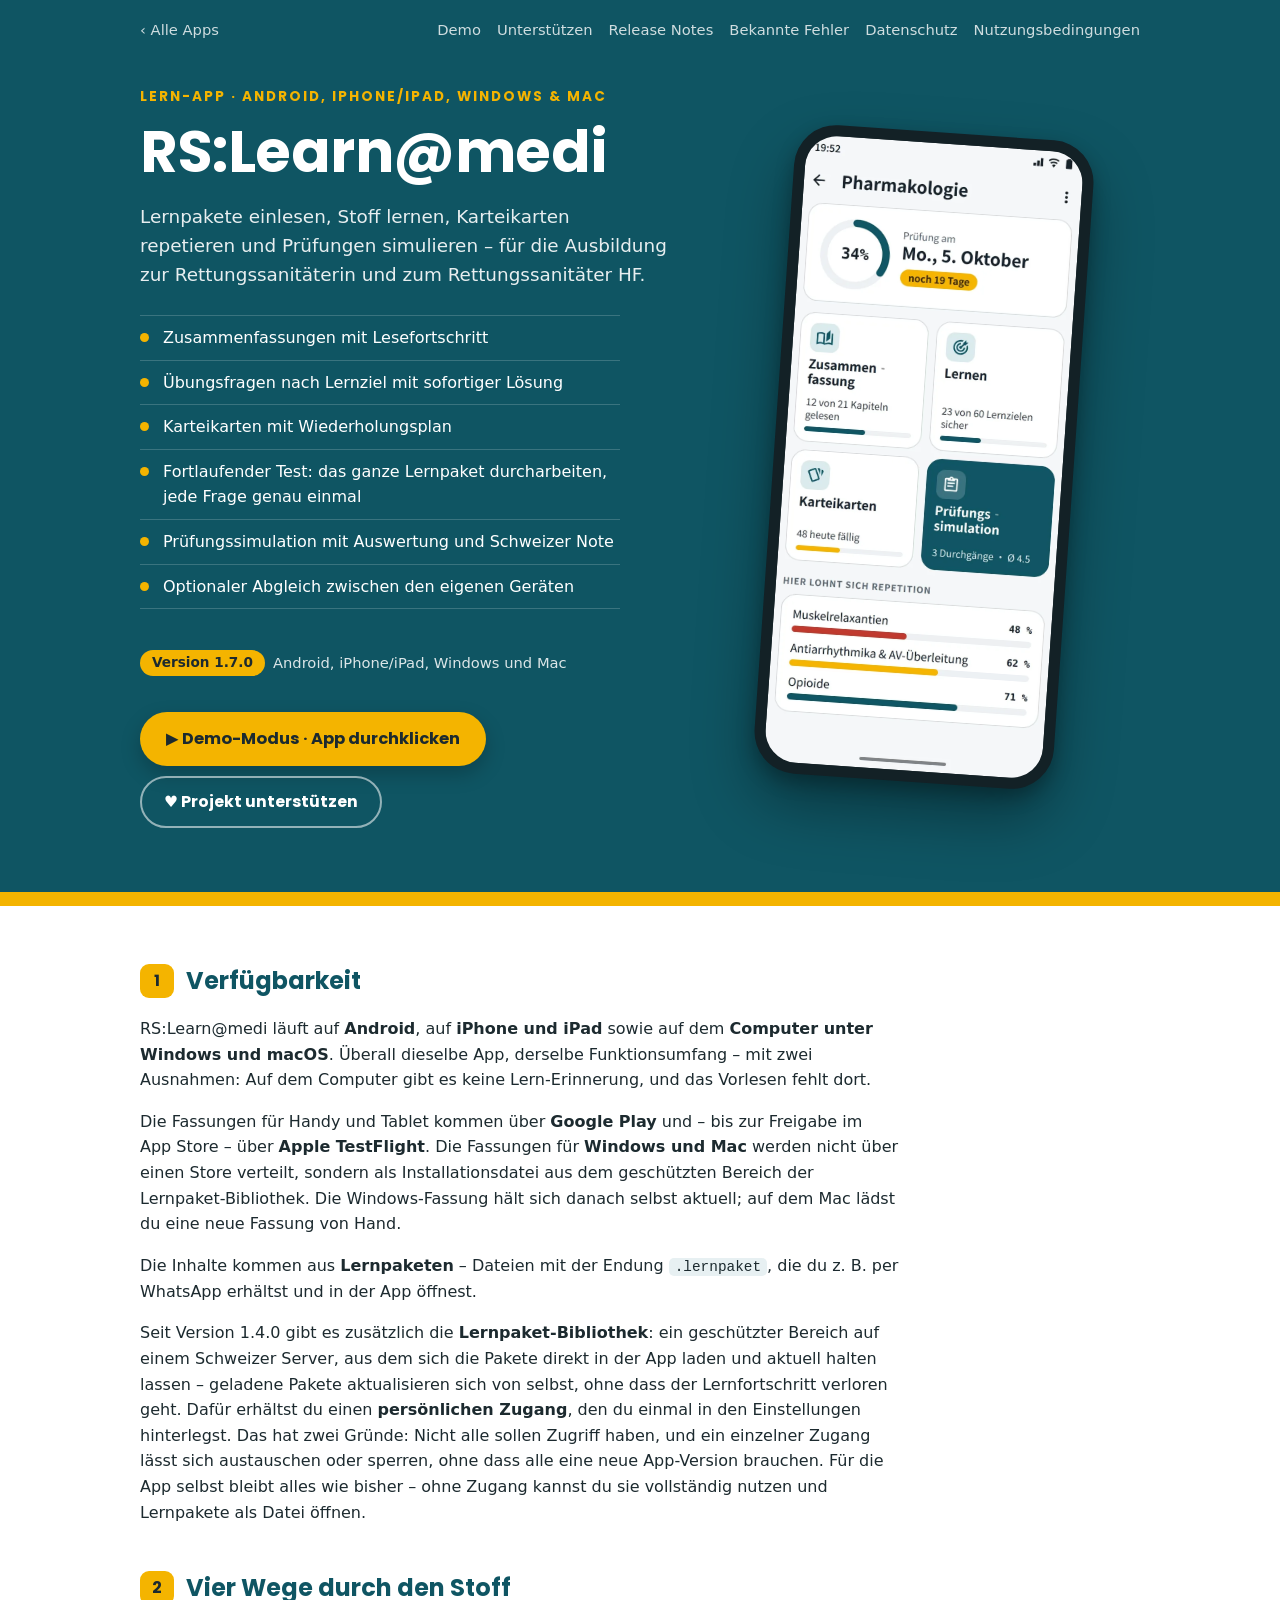
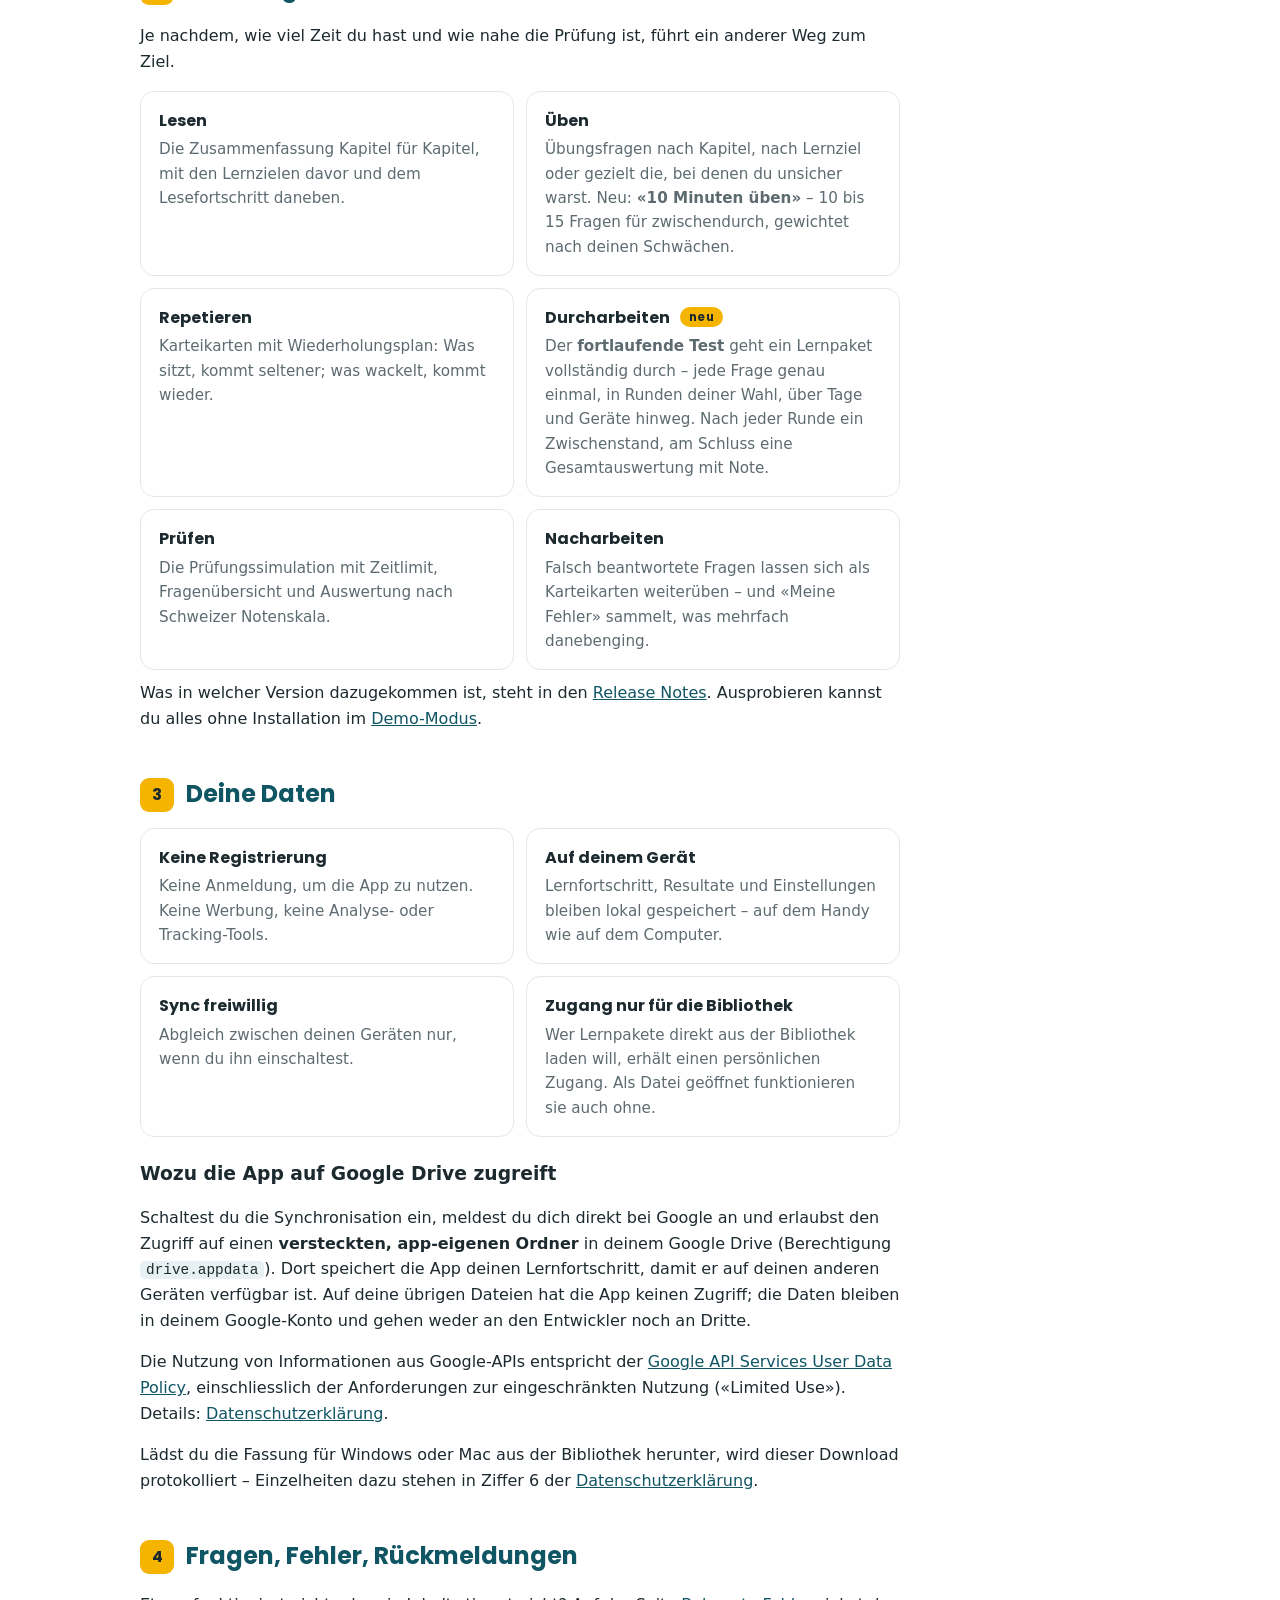
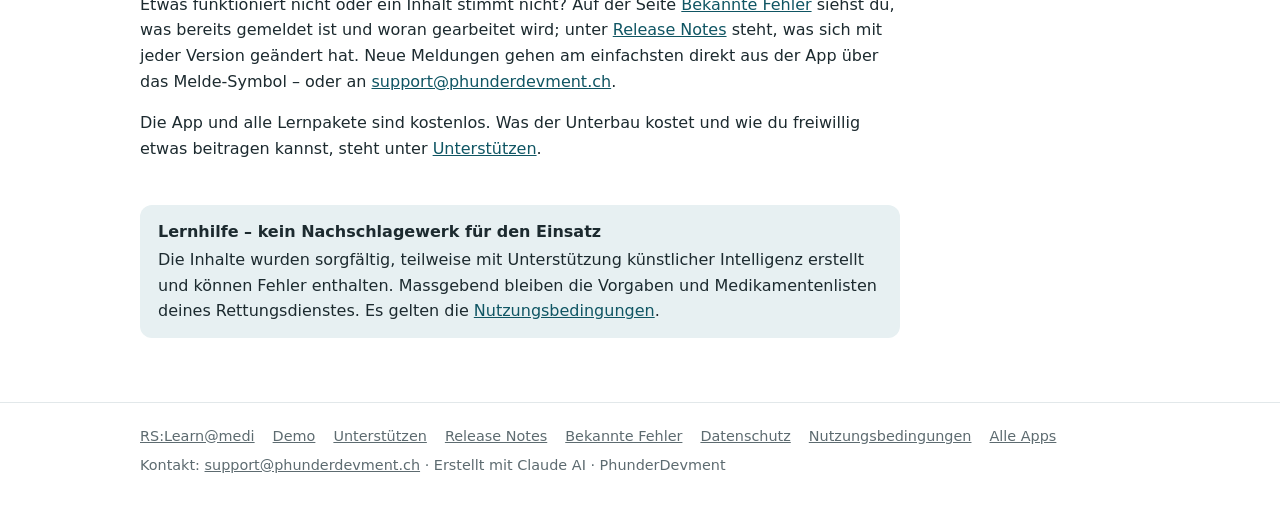
==== commit ceb6d60e: "Add files via upload" ====
--- a/rslearn/index.html
+++ b/rslearn/index.html
@@ -37,7 +37,7 @@
 <li>Prüfungssimulation mit Auswertung und Schweizer Note</li>
 <li>Optionaler Abgleich zwischen den eigenen Geräten</li>
 </ul>
-<p class="status"><span class="pill">Version 1.6.0</span> Android, iPhone/iPad, Windows und Mac</p>
+<p class="status"><span class="pill">Version 1.7.0</span> Android, iPhone/iPad, Windows und Mac</p>
 <p class="demo-cta cta-reihe"><a class="btn-demo" href="demo.html">▶ Demo-Modus · App durchklicken</a><a class="btn-zweit" href="unterstuetzen.html">♥ Projekt unterstützen</a></p>
 </div>
 <div class="phone-wrap"><div class="phone"><img src="img/app-uebersicht.webp" width="720" height="1560" alt="Screenshot der App: Übersicht einer Prüfungsvorbereitung mit Fortschritt, Zusammenfassung, Lernen, Karteikarten und Prüfungssimulation"></div></div>
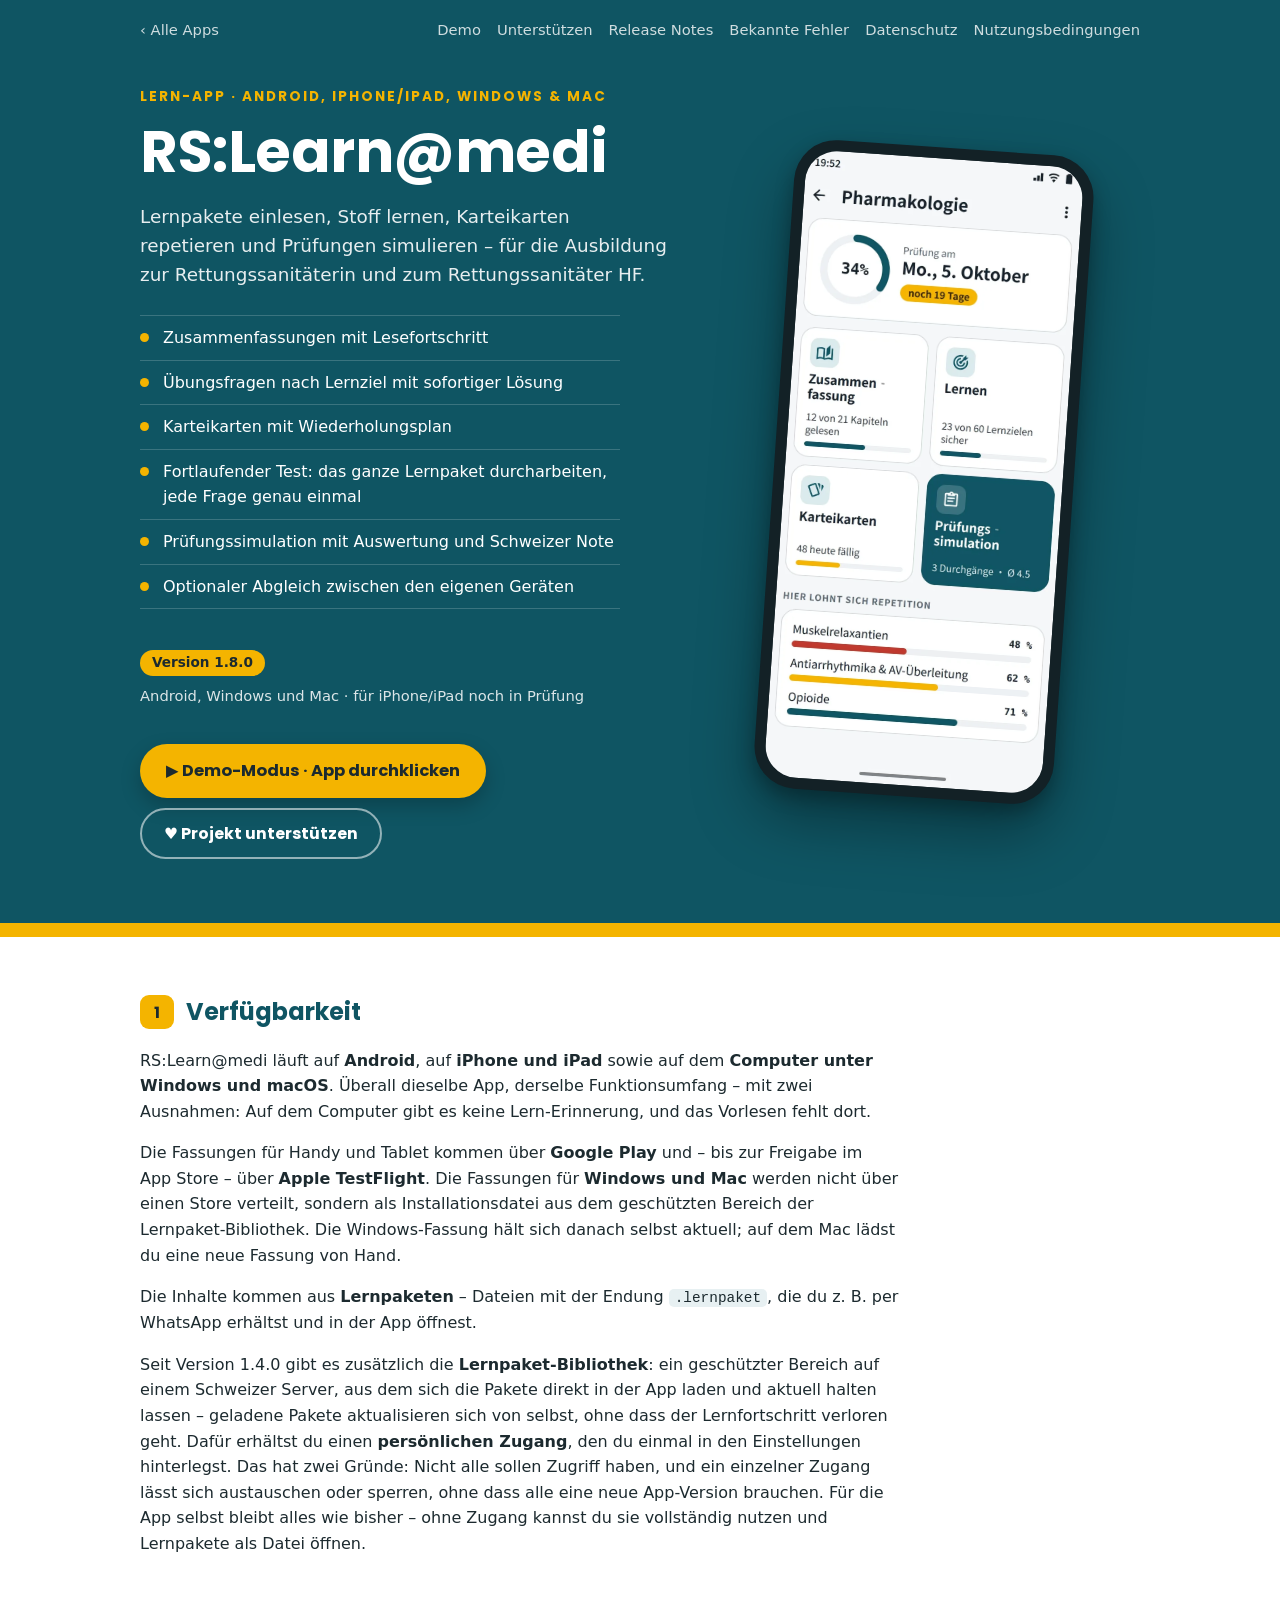
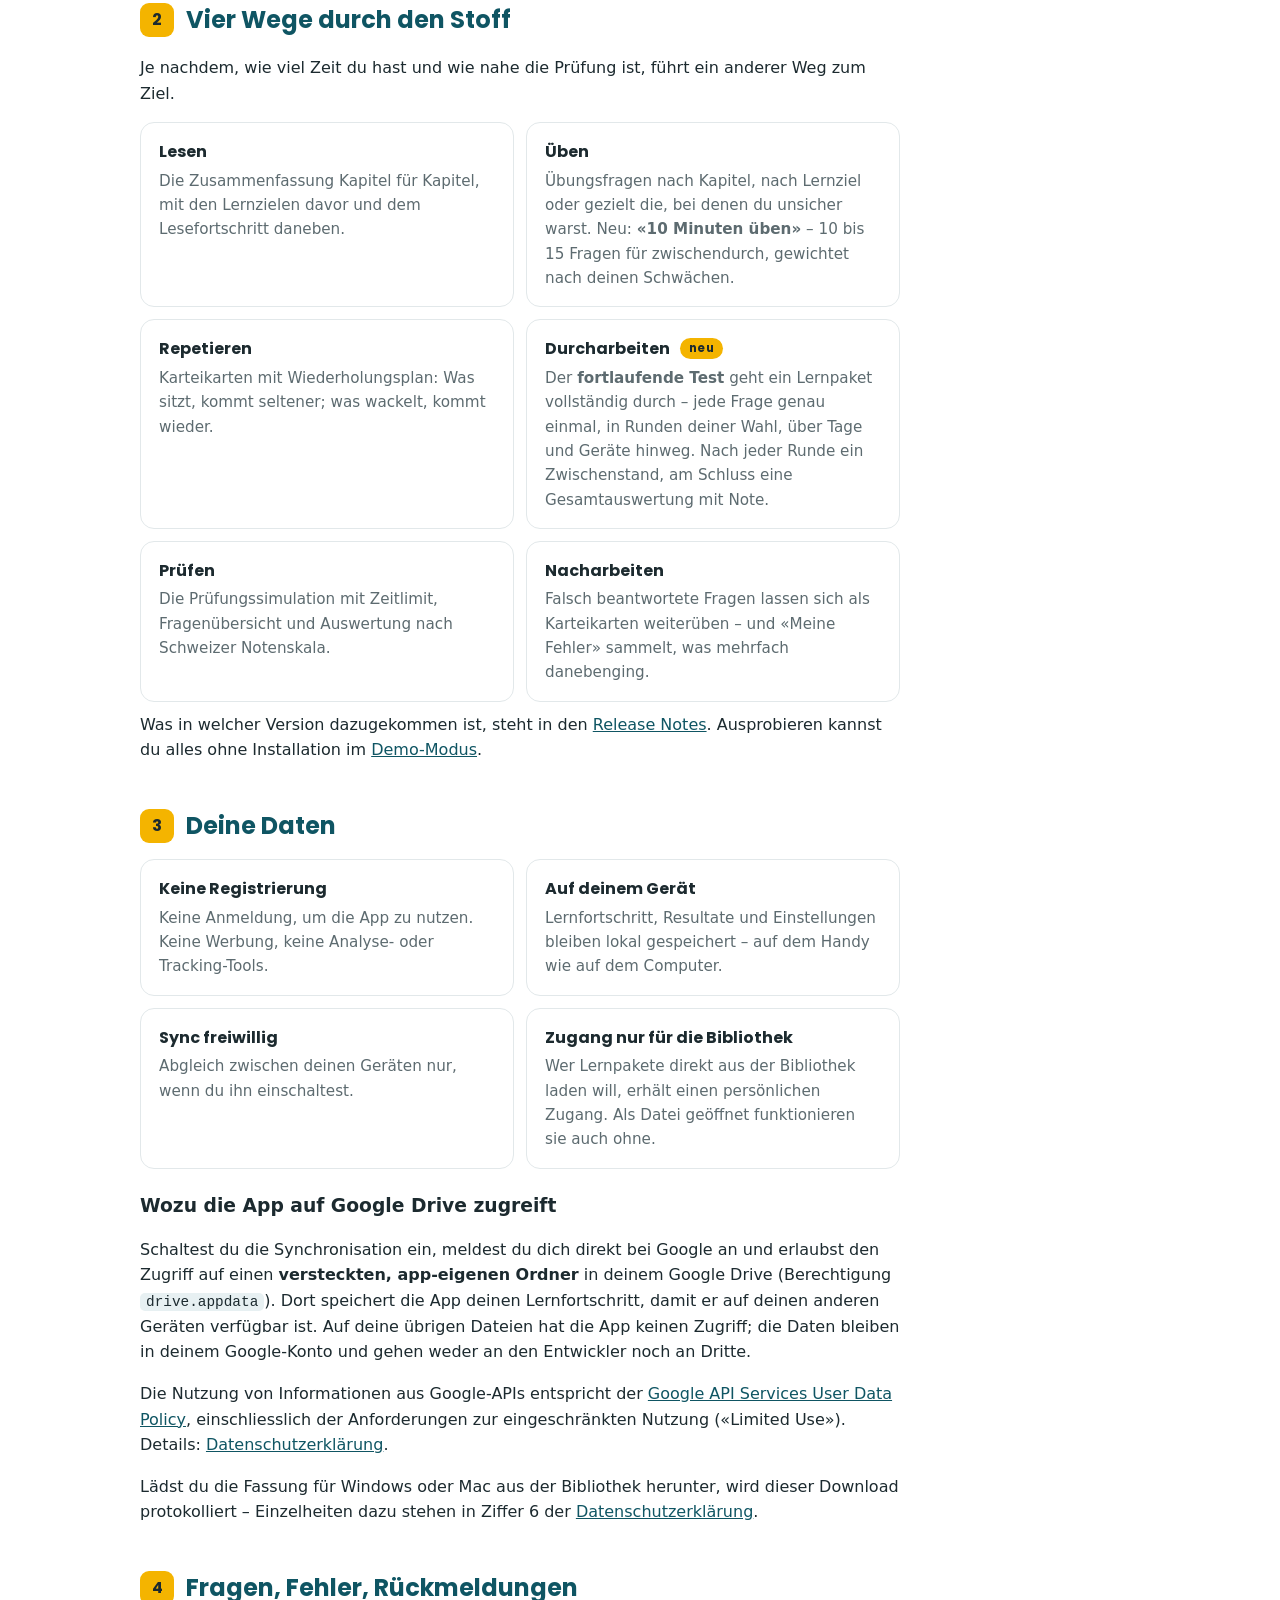
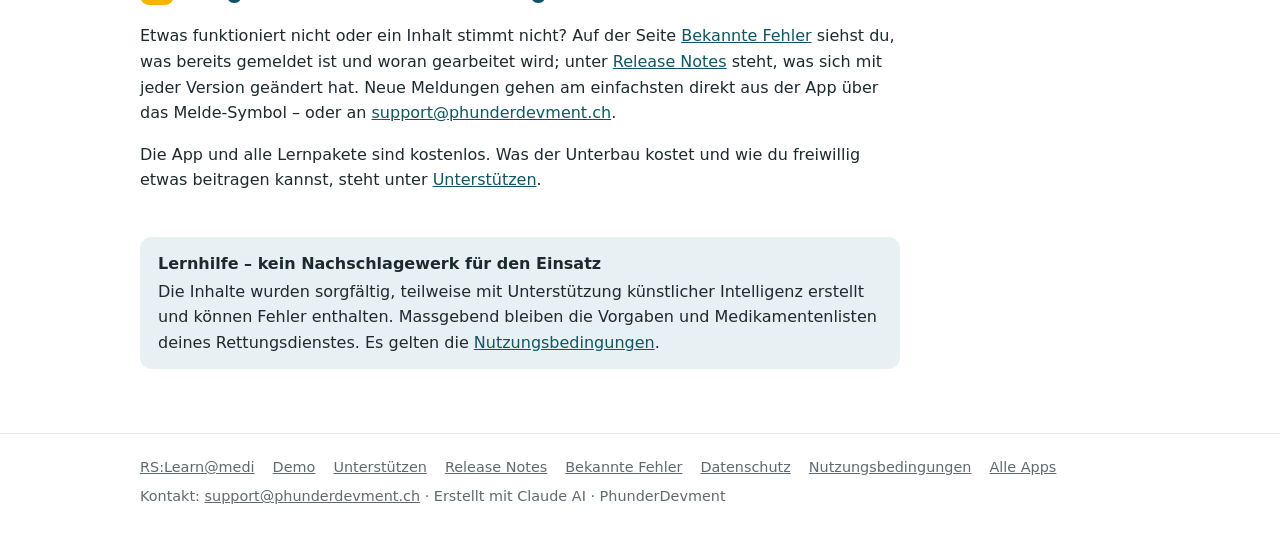
==== commit 87b7e138: "Add files via upload" ====
--- a/rslearn/index.html
+++ b/rslearn/index.html
@@ -37,7 +37,7 @@
 <li>Prüfungssimulation mit Auswertung und Schweizer Note</li>
 <li>Optionaler Abgleich zwischen den eigenen Geräten</li>
 </ul>
-<p class="status"><span class="pill">Version 1.7.0</span> Android, iPhone/iPad, Windows und Mac</p>
+<p class="status"><span class="pill">Version 1.8.0</span> Android, Windows und Mac · für iPhone/iPad noch in Prüfung</p>
 <p class="demo-cta cta-reihe"><a class="btn-demo" href="demo.html">▶ Demo-Modus · App durchklicken</a><a class="btn-zweit" href="unterstuetzen.html">♥ Projekt unterstützen</a></p>
 </div>
 <div class="phone-wrap"><div class="phone"><img src="img/app-uebersicht.webp" width="720" height="1560" alt="Screenshot der App: Übersicht einer Prüfungsvorbereitung mit Fortschritt, Zusammenfassung, Lernen, Karteikarten und Prüfungssimulation"></div></div>
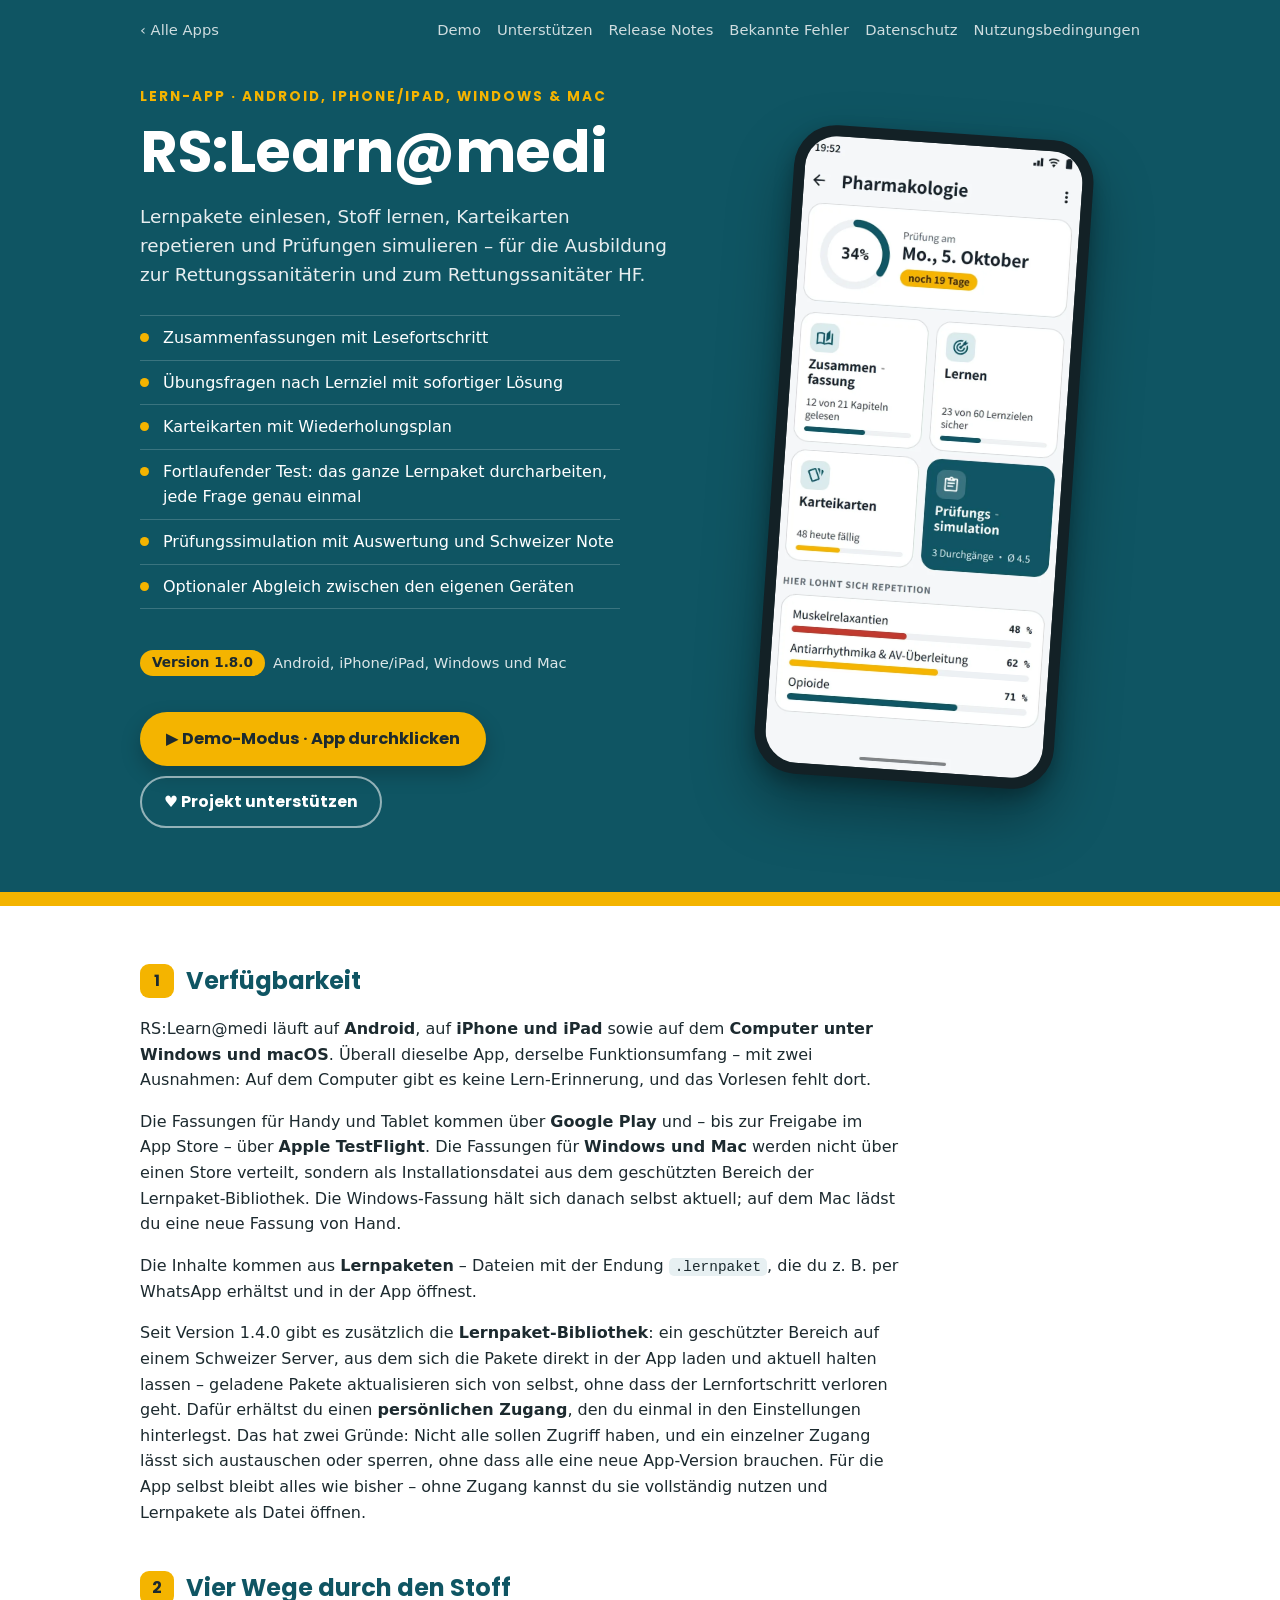
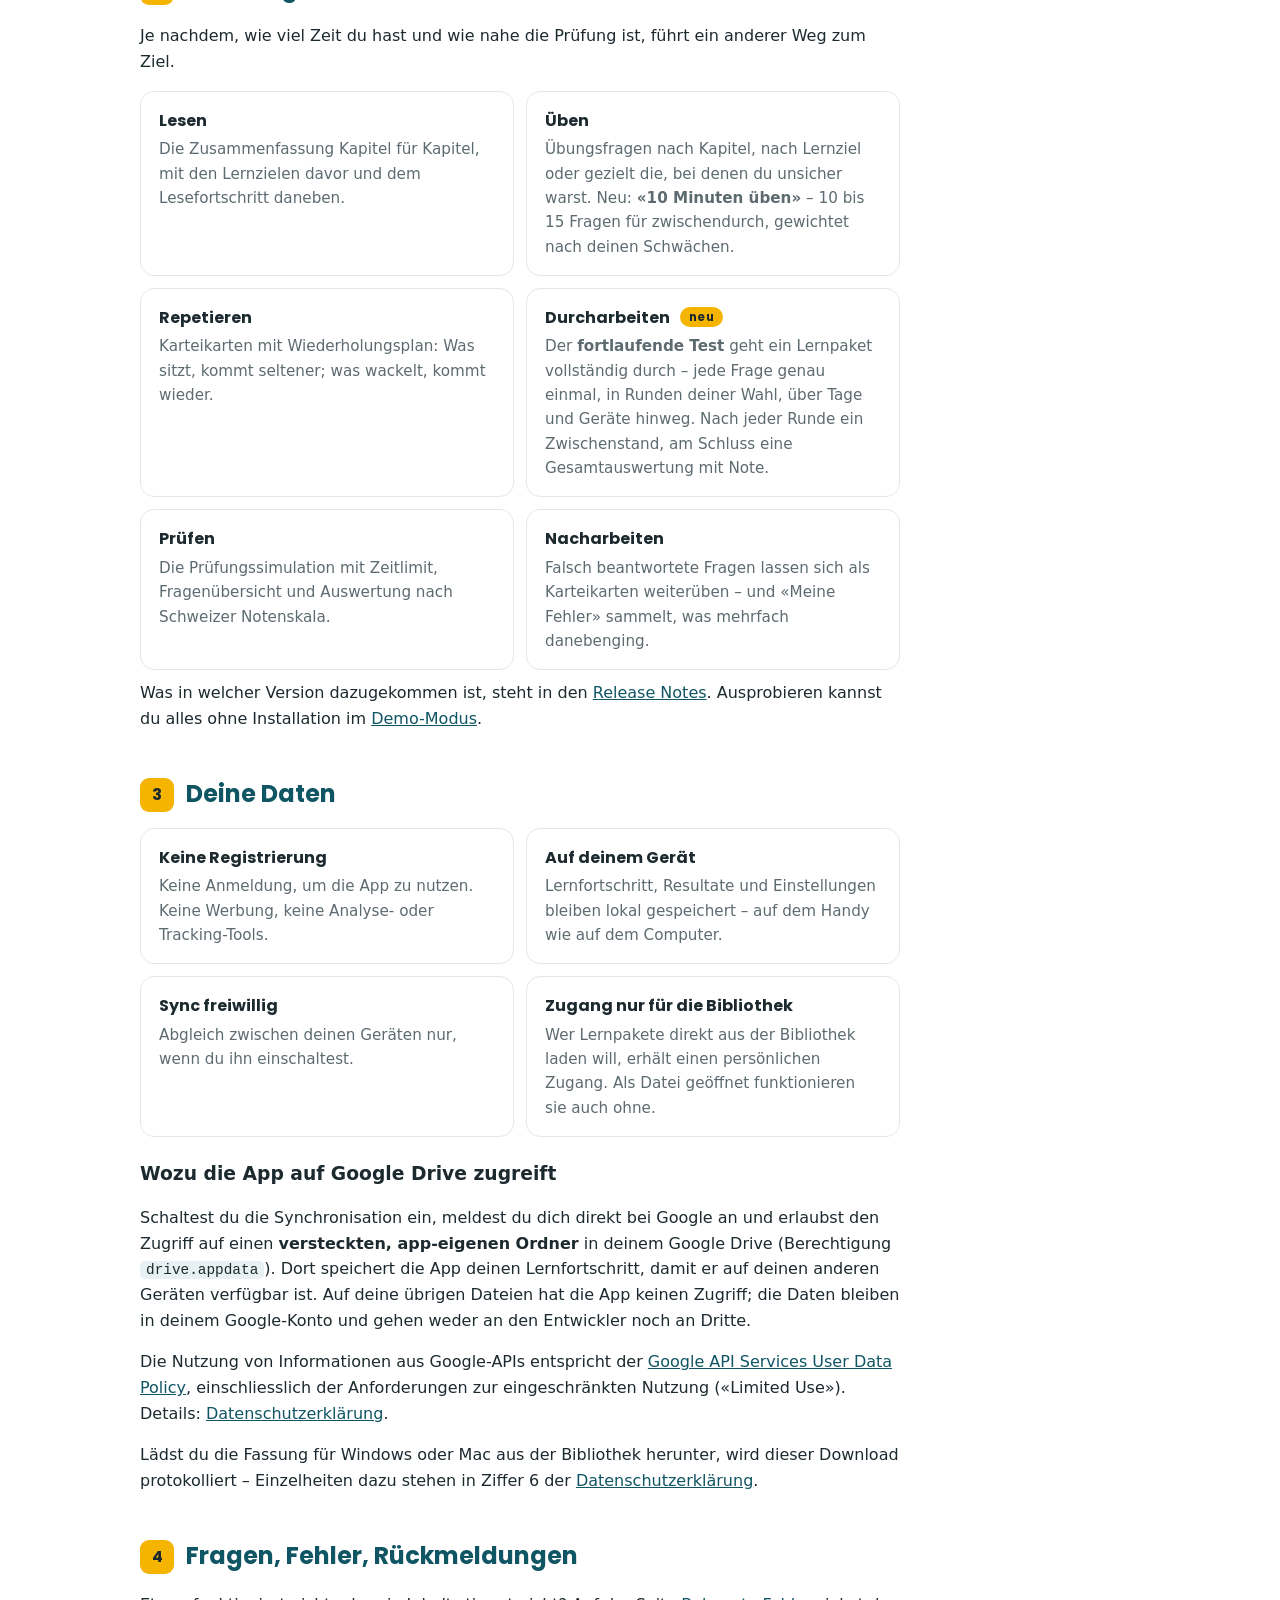
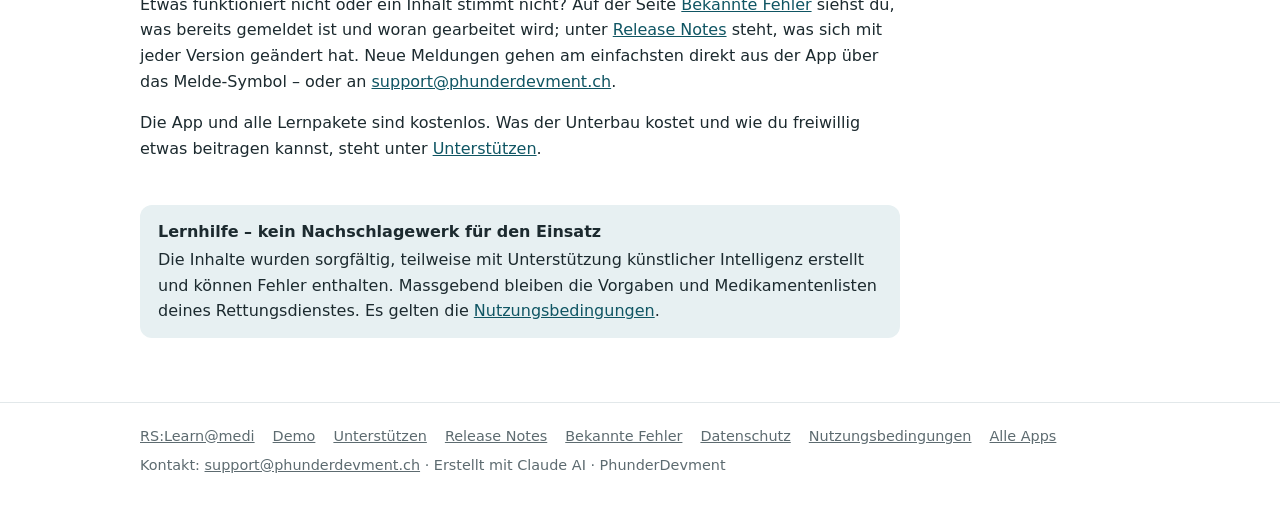
==== commit f62b4b3b: "Add files via upload" ====
--- a/rslearn/index.html
+++ b/rslearn/index.html
@@ -37,7 +37,7 @@
 <li>Prüfungssimulation mit Auswertung und Schweizer Note</li>
 <li>Optionaler Abgleich zwischen den eigenen Geräten</li>
 </ul>
-<p class="status"><span class="pill">Version 1.8.0</span> Android, Windows und Mac · für iPhone/iPad noch in Prüfung</p>
+<p class="status"><span class="pill">Version 1.8.0</span> Android, iPhone/iPad, Windows und Mac</p>
 <p class="demo-cta cta-reihe"><a class="btn-demo" href="demo.html">▶ Demo-Modus · App durchklicken</a><a class="btn-zweit" href="unterstuetzen.html">♥ Projekt unterstützen</a></p>
 </div>
 <div class="phone-wrap"><div class="phone"><img src="img/app-uebersicht.webp" width="720" height="1560" alt="Screenshot der App: Übersicht einer Prüfungsvorbereitung mit Fortschritt, Zusammenfassung, Lernen, Karteikarten und Prüfungssimulation"></div></div>
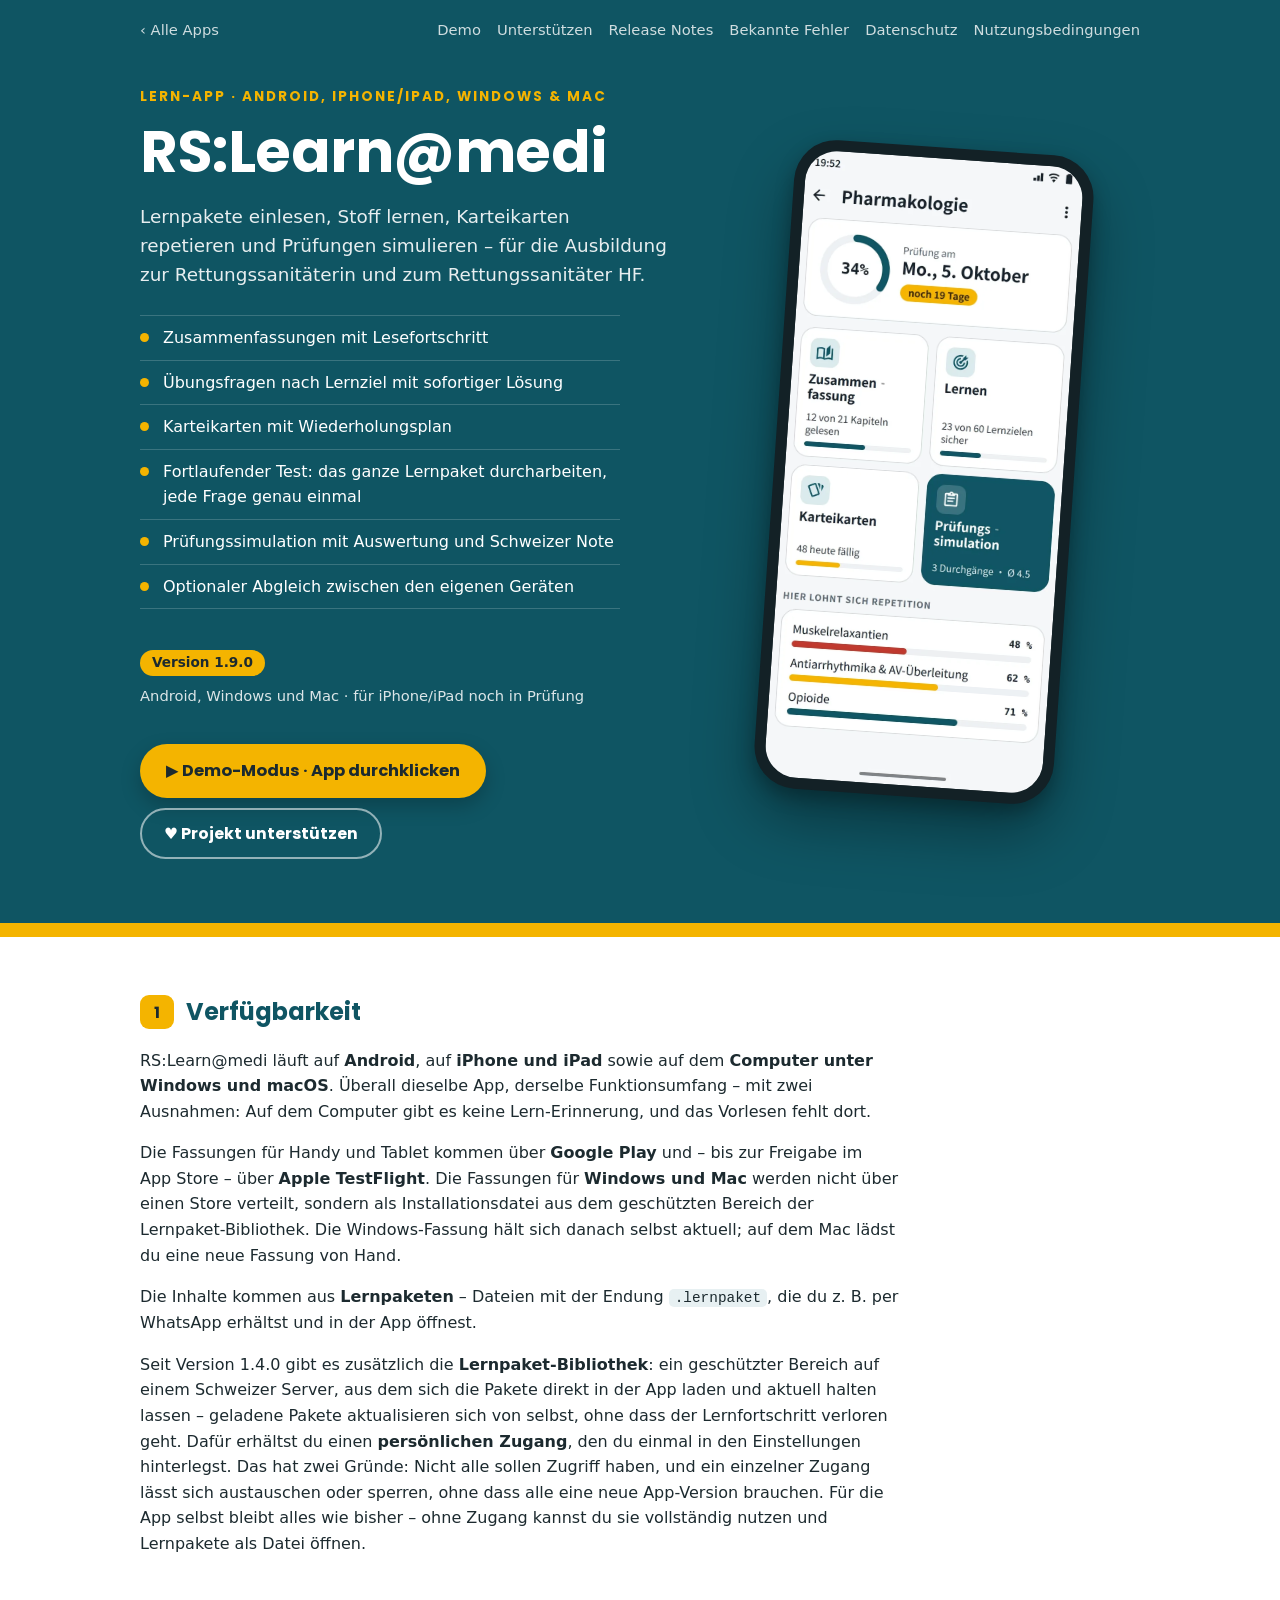
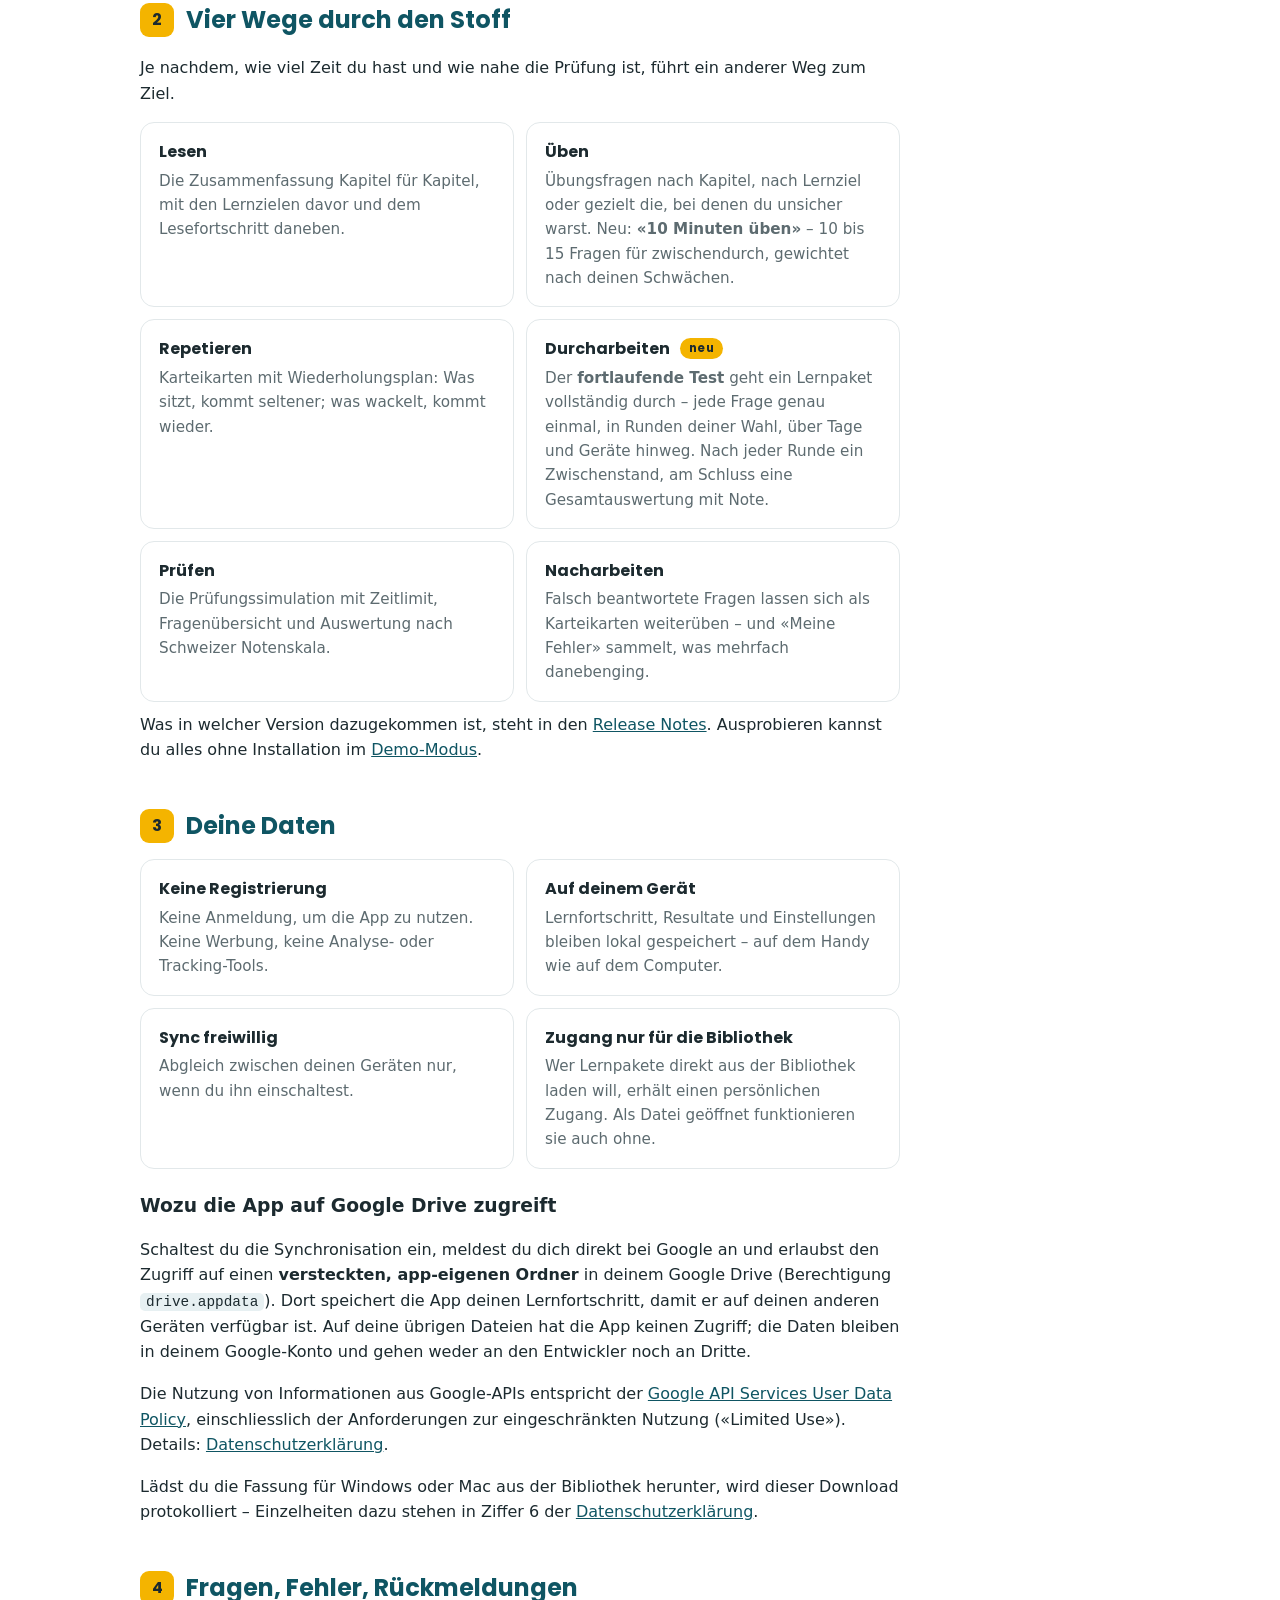
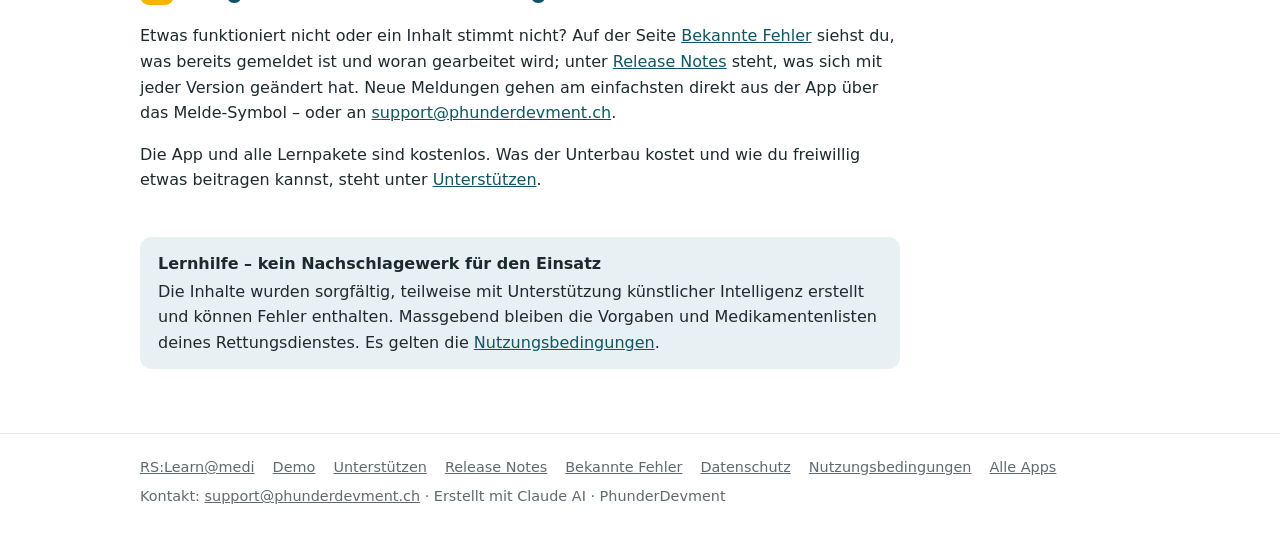
==== commit ffb82bbb: "Add files via upload" ====
--- a/rslearn/index.html
+++ b/rslearn/index.html
@@ -37,7 +37,7 @@
 <li>Prüfungssimulation mit Auswertung und Schweizer Note</li>
 <li>Optionaler Abgleich zwischen den eigenen Geräten</li>
 </ul>
-<p class="status"><span class="pill">Version 1.8.0</span> Android, iPhone/iPad, Windows und Mac</p>
+<p class="status"><span class="pill">Version 1.9.0</span> Android, Windows und Mac · für iPhone/iPad noch in Prüfung</p>
 <p class="demo-cta cta-reihe"><a class="btn-demo" href="demo.html">▶ Demo-Modus · App durchklicken</a><a class="btn-zweit" href="unterstuetzen.html">♥ Projekt unterstützen</a></p>
 </div>
 <div class="phone-wrap"><div class="phone"><img src="img/app-uebersicht.webp" width="720" height="1560" alt="Screenshot der App: Übersicht einer Prüfungsvorbereitung mit Fortschritt, Zusammenfassung, Lernen, Karteikarten und Prüfungssimulation"></div></div>
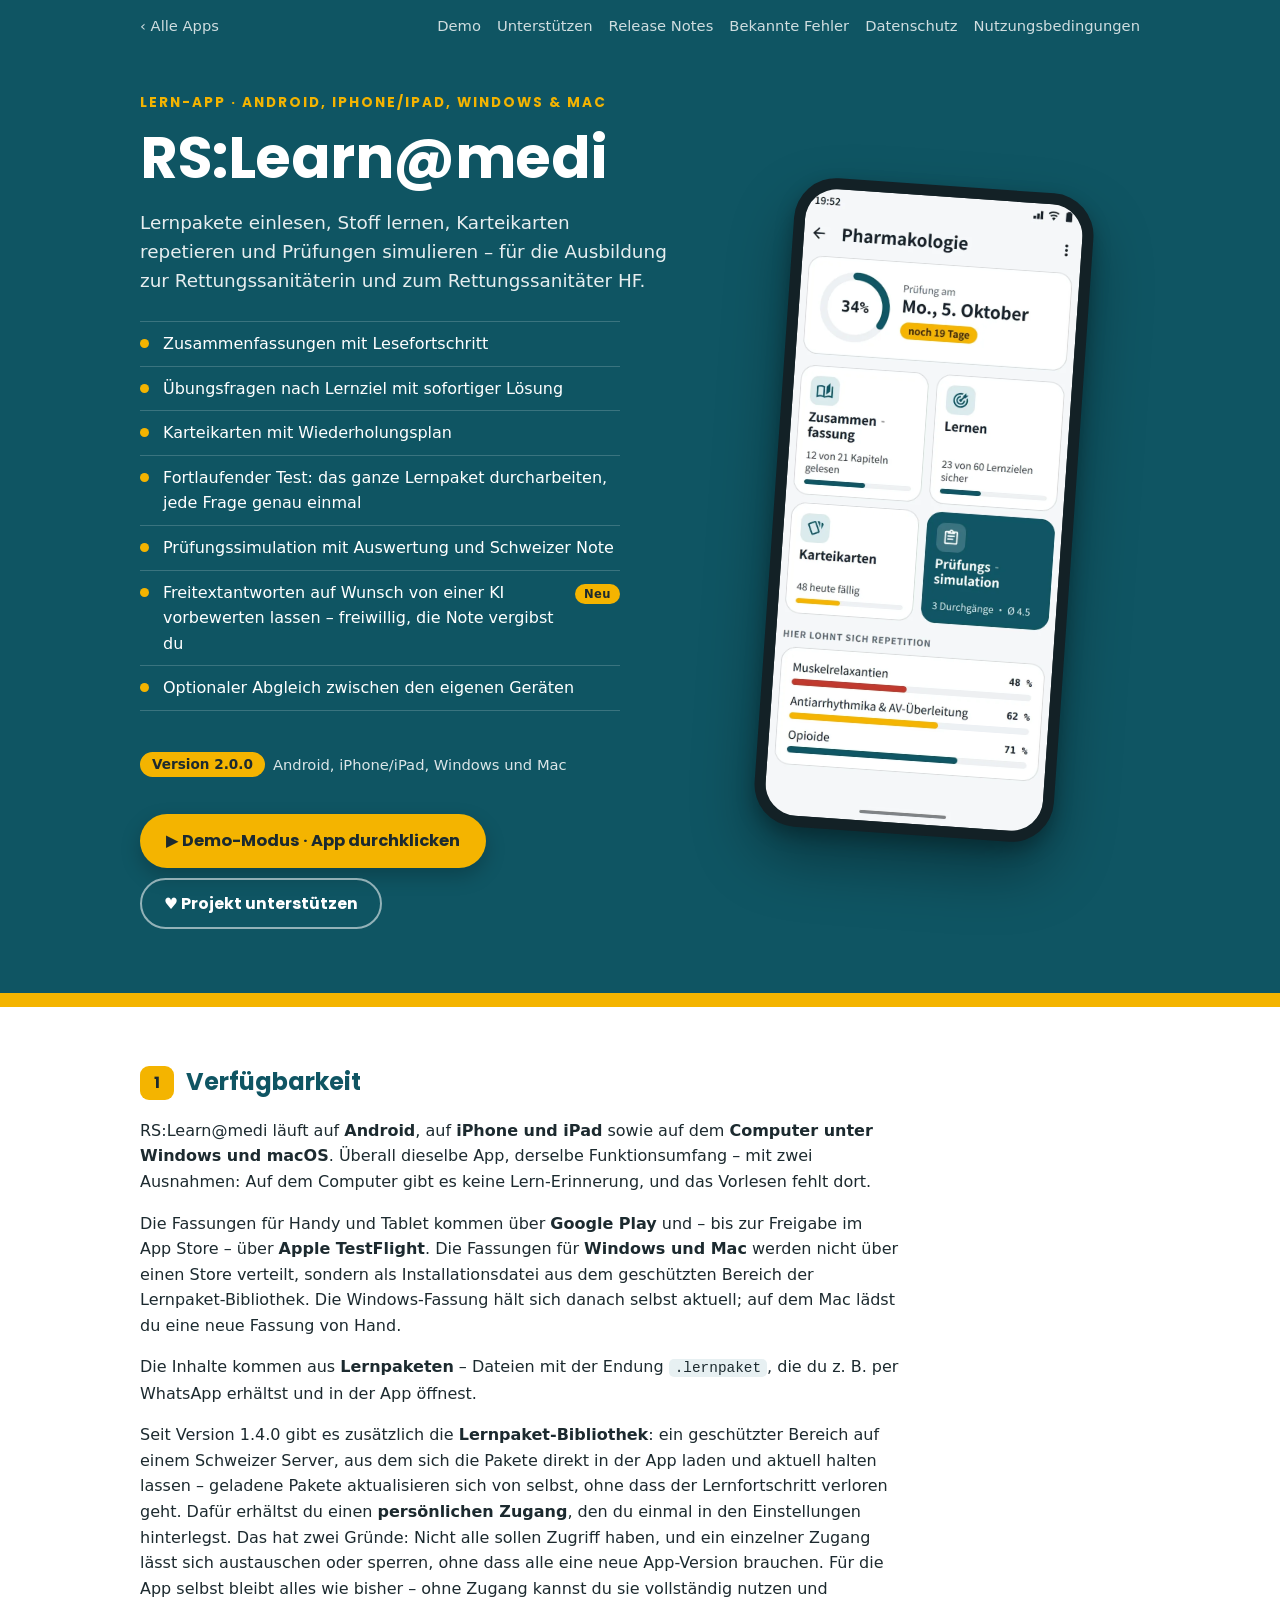
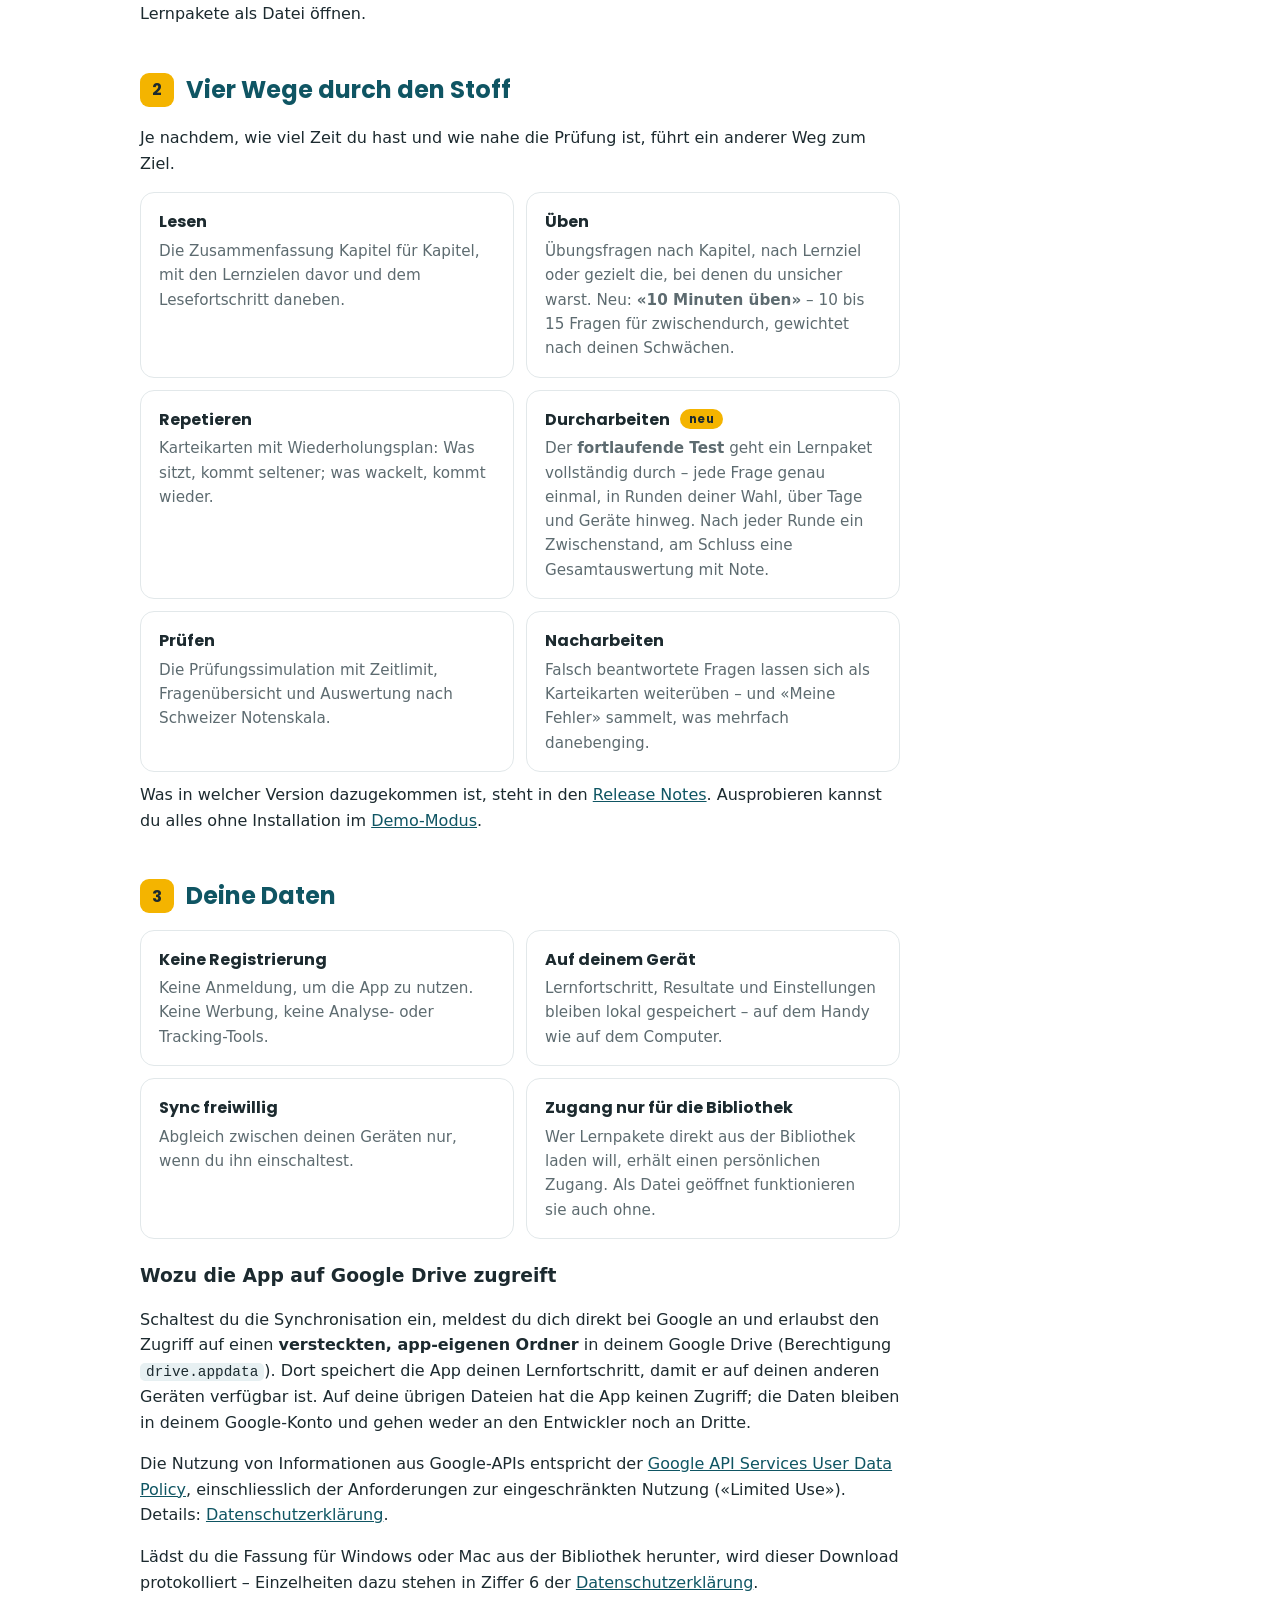
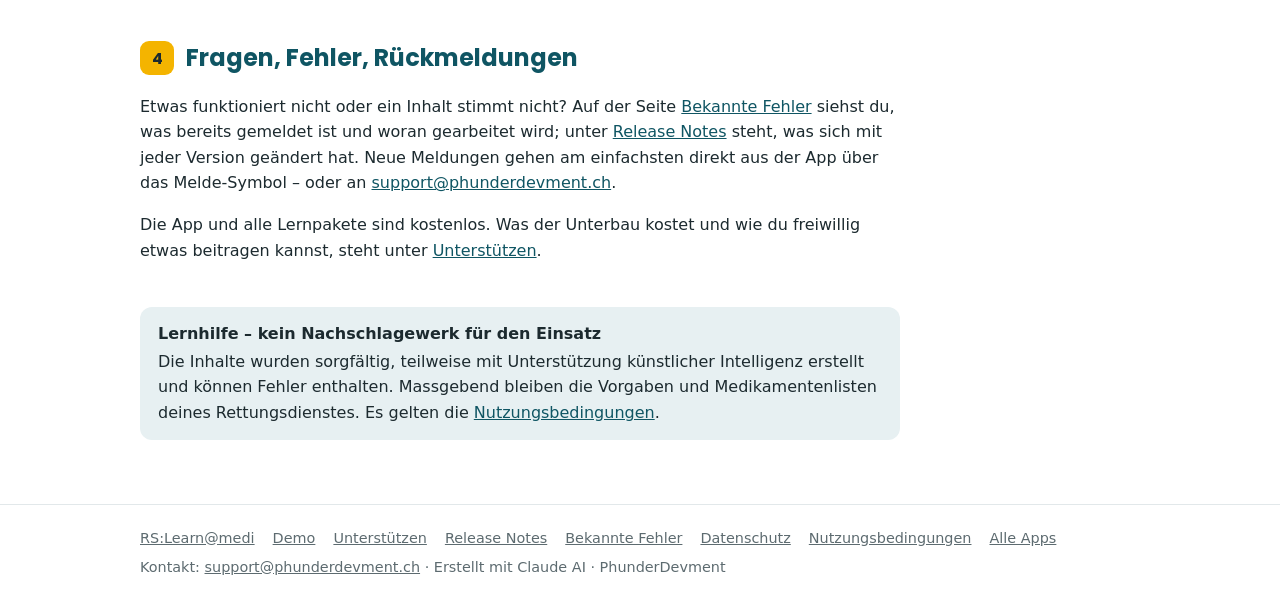
==== commit 0ab3df32: "Add files via upload" ====
--- a/rslearn/index.html
+++ b/rslearn/index.html
@@ -14,16 +14,28 @@
   .btn-zweit:hover{border-color:#fff;background:rgba(255,255,255,.1)}
   .kontakt-zeile{margin-top:10px}
   main .cards{grid-template-columns:repeat(auto-fit,minmax(320px,1fr))}
+  /* Navigation klebt oben. Sie liegt bewusst ausserhalb von .hero: dort verhindert
+     overflow:hidden jedes position:sticky. */
+  .hero-bar{position:sticky;top:0;z-index:100;background:var(--petrol);color:#fff}
+  .hero-bar .hero-nav{padding-top:14px;padding-bottom:14px}
+  @media (max-width:760px){
+    .hero-bar .hero-nav{padding-top:8px;padding-bottom:8px;gap:4px}
+    .hero-bar .hero-nav nav{gap:4px 12px}
+    .hero-bar .hero-nav a{font-size:.82rem}
+  }
   .neu{display:inline-block;background:var(--yellow,#f4b400);color:#1c2a2f;font-weight:700;
     border-radius:999px;padding:1px 9px;font-size:.72rem;letter-spacing:.04em;margin-left:7px;vertical-align:2px}
 </style>
 </head>
 <body>
-<header class="hero">
+<header class="hero-bar">
 <div class="wrap hero-nav">
 <a href="../">‹ Alle Apps</a>
 <nav><a href="demo.html">Demo</a><a href="unterstuetzen.html">Unterstützen</a><a href="releasenotes.html">Release Notes</a><a href="bekannte-fehler.html">Bekannte Fehler</a><a href="datenschutz.html">Datenschutz</a><a href="nutzungsbedingungen.html">Nutzungsbedingungen</a></nav>
 </div>
+</header>
+
+<header class="hero">
 <div class="wrap hero-grid">
 <div>
 <p class="eyebrow">Lern-App · Android, iPhone/iPad, Windows &amp; Mac</p>
@@ -35,9 +47,10 @@
 <li>Karteikarten mit Wiederholungsplan</li>
 <li>Fortlaufender Test: das ganze Lernpaket durcharbeiten, jede Frage genau einmal</li>
 <li>Prüfungssimulation mit Auswertung und Schweizer Note</li>
+<li>Freitextantworten auf Wunsch von einer KI vorbewerten lassen – freiwillig, die Note vergibst du<span class="neu">Neu</span></li>
 <li>Optionaler Abgleich zwischen den eigenen Geräten</li>
 </ul>
-<p class="status"><span class="pill">Version 1.9.0</span> Android, Windows und Mac · für iPhone/iPad noch in Prüfung</p>
+<p class="status"><span class="pill">Version 2.0.0</span> Android, iPhone/iPad, Windows und Mac</p>
 <p class="demo-cta cta-reihe"><a class="btn-demo" href="demo.html">▶ Demo-Modus · App durchklicken</a><a class="btn-zweit" href="unterstuetzen.html">♥ Projekt unterstützen</a></p>
 </div>
 <div class="phone-wrap"><div class="phone"><img src="img/app-uebersicht.webp" width="720" height="1560" alt="Screenshot der App: Übersicht einer Prüfungsvorbereitung mit Fortschritt, Zusammenfassung, Lernen, Karteikarten und Prüfungssimulation"></div></div>
--- a/rslearn/rslearn.css
+++ b/rslearn/rslearn.css
@@ -81,3 +81,14 @@
   padding:14px 26px;font-size:1.02rem;box-shadow:0 8px 20px rgba(0,0,0,.22);
   transition:transform .12s,box-shadow .12s}
 .btn-demo:hover{transform:translateY(-2px);box-shadow:0 12px 26px rgba(0,0,0,.28)}
+
+/* Kopfzeile bleibt beim Scrollen oben stehen */
+.bar{position:sticky;top:0;z-index:100}
+:target{scroll-margin-top:92px}
+@media (max-width:760px){
+  .bar .wrap{padding-top:9px;padding-bottom:9px;gap:4px}
+  .bar nav{gap:4px 12px}
+  .bar nav a{font-size:.82rem}
+  .bar .mark{font-size:.8rem}
+  :target{scroll-margin-top:150px}
+}
